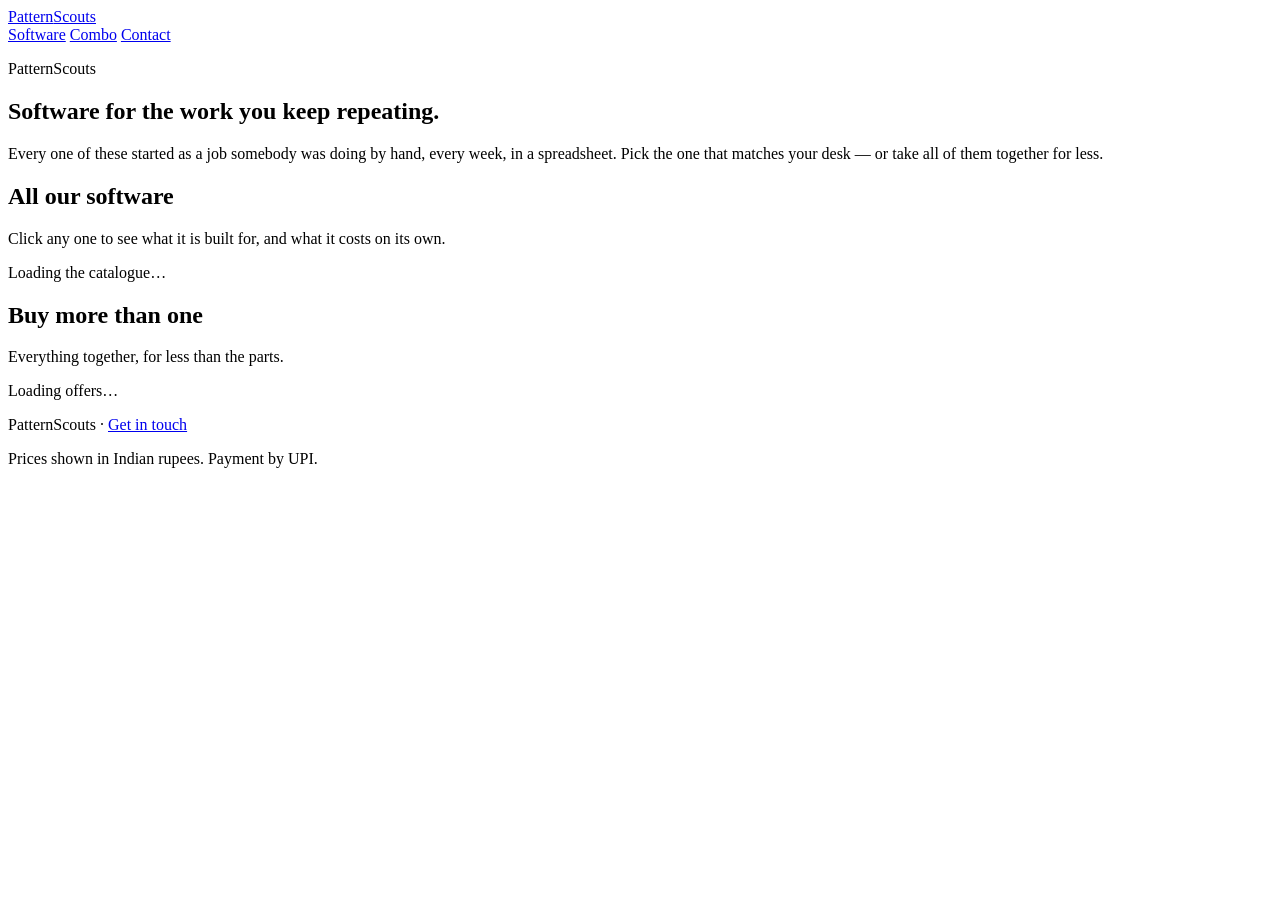
==== index.html @ a4d6b9c4 "Add files via upload" ====
<!doctype html>
<html lang="en">
<head>
<meta charset="utf-8">
<meta name="viewport" content="width=device-width, initial-scale=1">
<title>PatternScouts — software for the work you keep repeating</title>
<meta name="description" content="PatternScouts builds desktop software for the repetitive parts of working with data. Crow Data Analytics, Eagle BI Presentation, and more to come.">

<link rel="preconnect" href="https://fonts.googleapis.com">
<link rel="preconnect" href="https://fonts.gstatic.com" crossorigin>
<link href="https://fonts.googleapis.com/css2?family=Space+Grotesk:wght@400;500;600;700&family=IBM+Plex+Mono:wght@400;500&family=IBM+Plex+Sans:wght@300;400;500;600&display=swap" rel="stylesheet">
<link rel="stylesheet" href="css/site.css">
</head>
<body>

<header class="top">
  <div class="wrap">
    <a class="brand" href="index.html">Pattern<span>Scouts</span></a>
    <nav>
      <a href="#software">Software</a>
      <a href="#combo">Combo</a>
      <a href="#contact">Contact</a>
    </nav>
  </div>
</header>

<main>
  <section class="hero">
    <div class="wrap">
      <p class="eyebrow">PatternScouts</p>
      <h1>Software for the work you keep repeating.</h1>
      <p class="lede">
        Every one of these started as a job somebody was doing by hand, every week,
        in a spreadsheet. Pick the one that matches your desk — or take all of them
        together for less.
      </p>
    </div>
  </section>

  <section class="section" id="software">
    <div class="wrap">
      <h2>All our software</h2>
      <p class="sub">Click any one to see what it is built for, and what it costs on its own.</p>
      <div class="grid" id="products">
        <div class="state">Loading the catalogue…</div>
      </div>
    </div>
  </section>

  <section class="section" id="combo">
    <div class="wrap">
      <h2>Buy more than one</h2>
      <p class="sub">Everything together, for less than the parts.</p>
      <div id="bundles">
        <div class="state">Loading offers…</div>
      </div>
    </div>
  </section>
</main>

<footer class="foot" id="contact">
  <div class="wrap">
    <p>
      PatternScouts · <a id="support-link" href="#">Get in touch</a>
    </p>
    <p>Prices shown in Indian rupees. Payment by UPI.</p>
  </div>
</footer>

<script src="js/config.js"></script>
<script src="js/api.js"></script>
<script src="js/catalogue.js"></script>
</body>
</html>
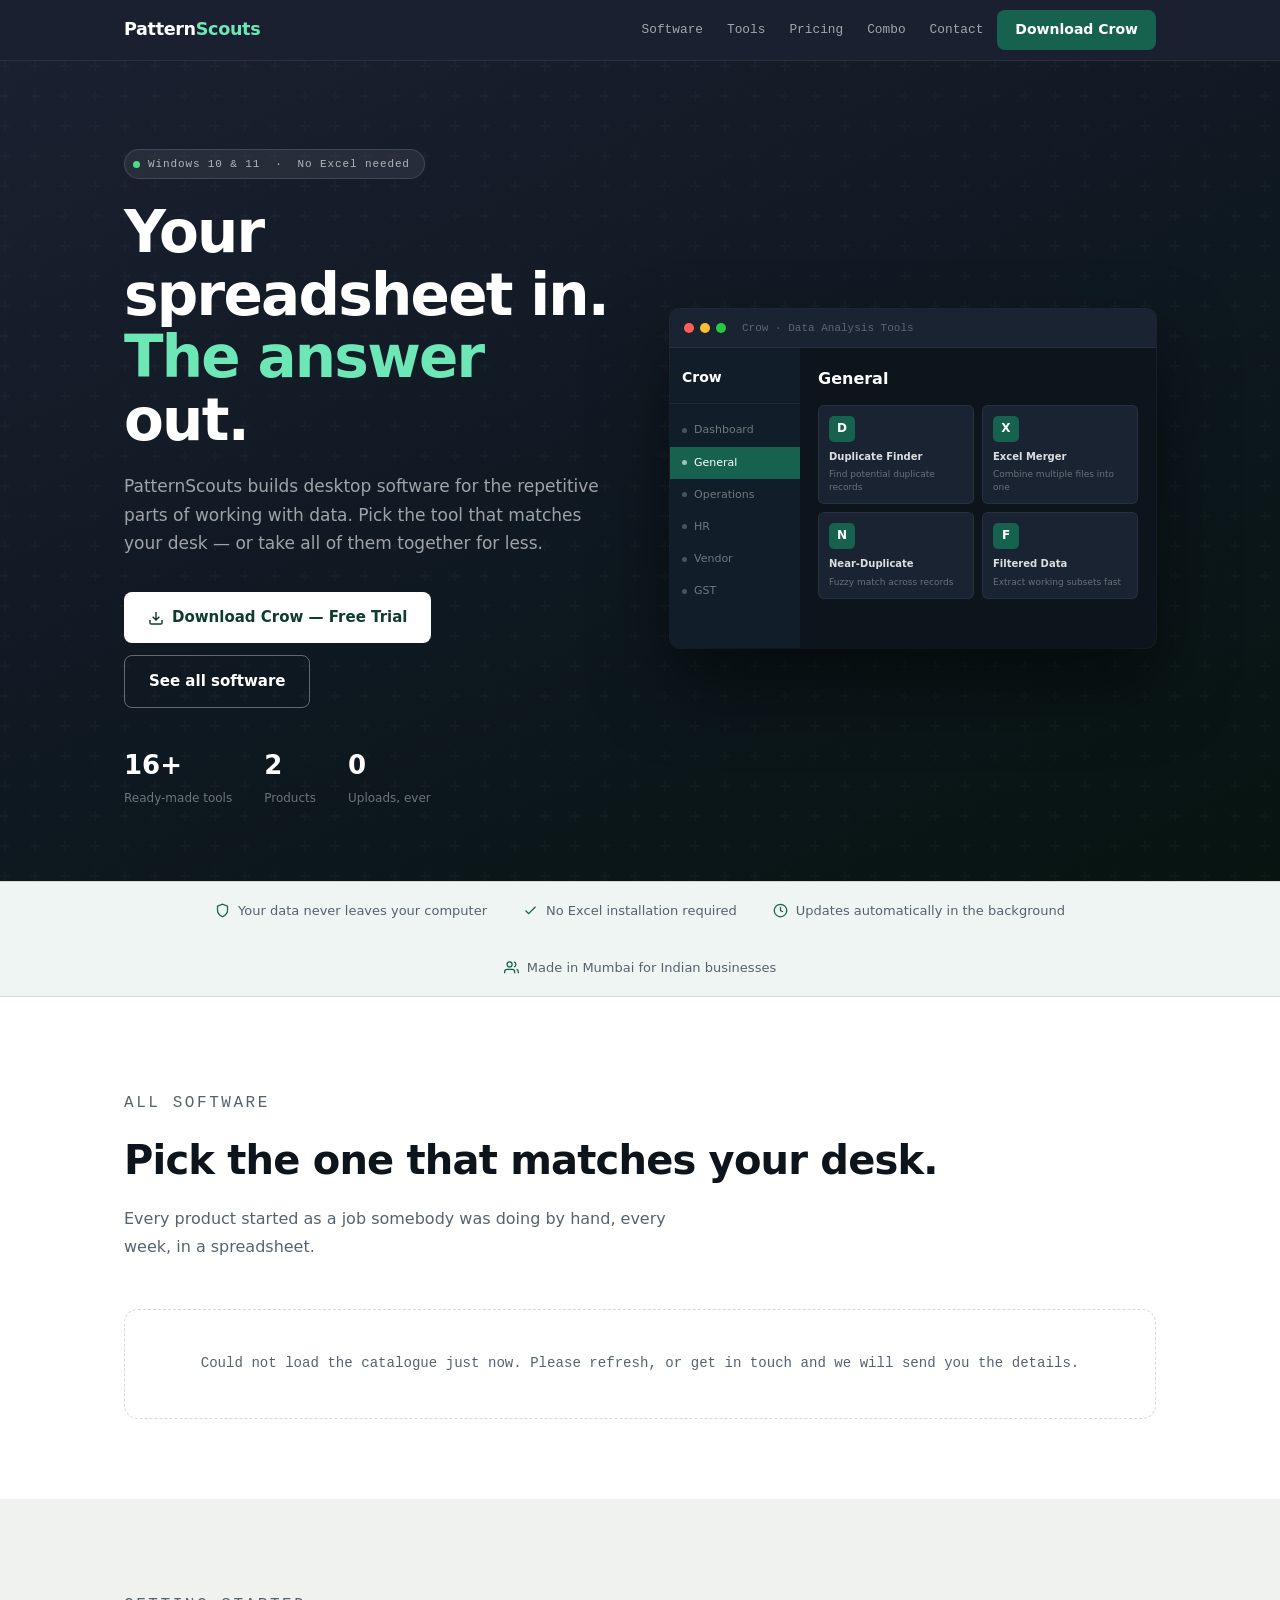
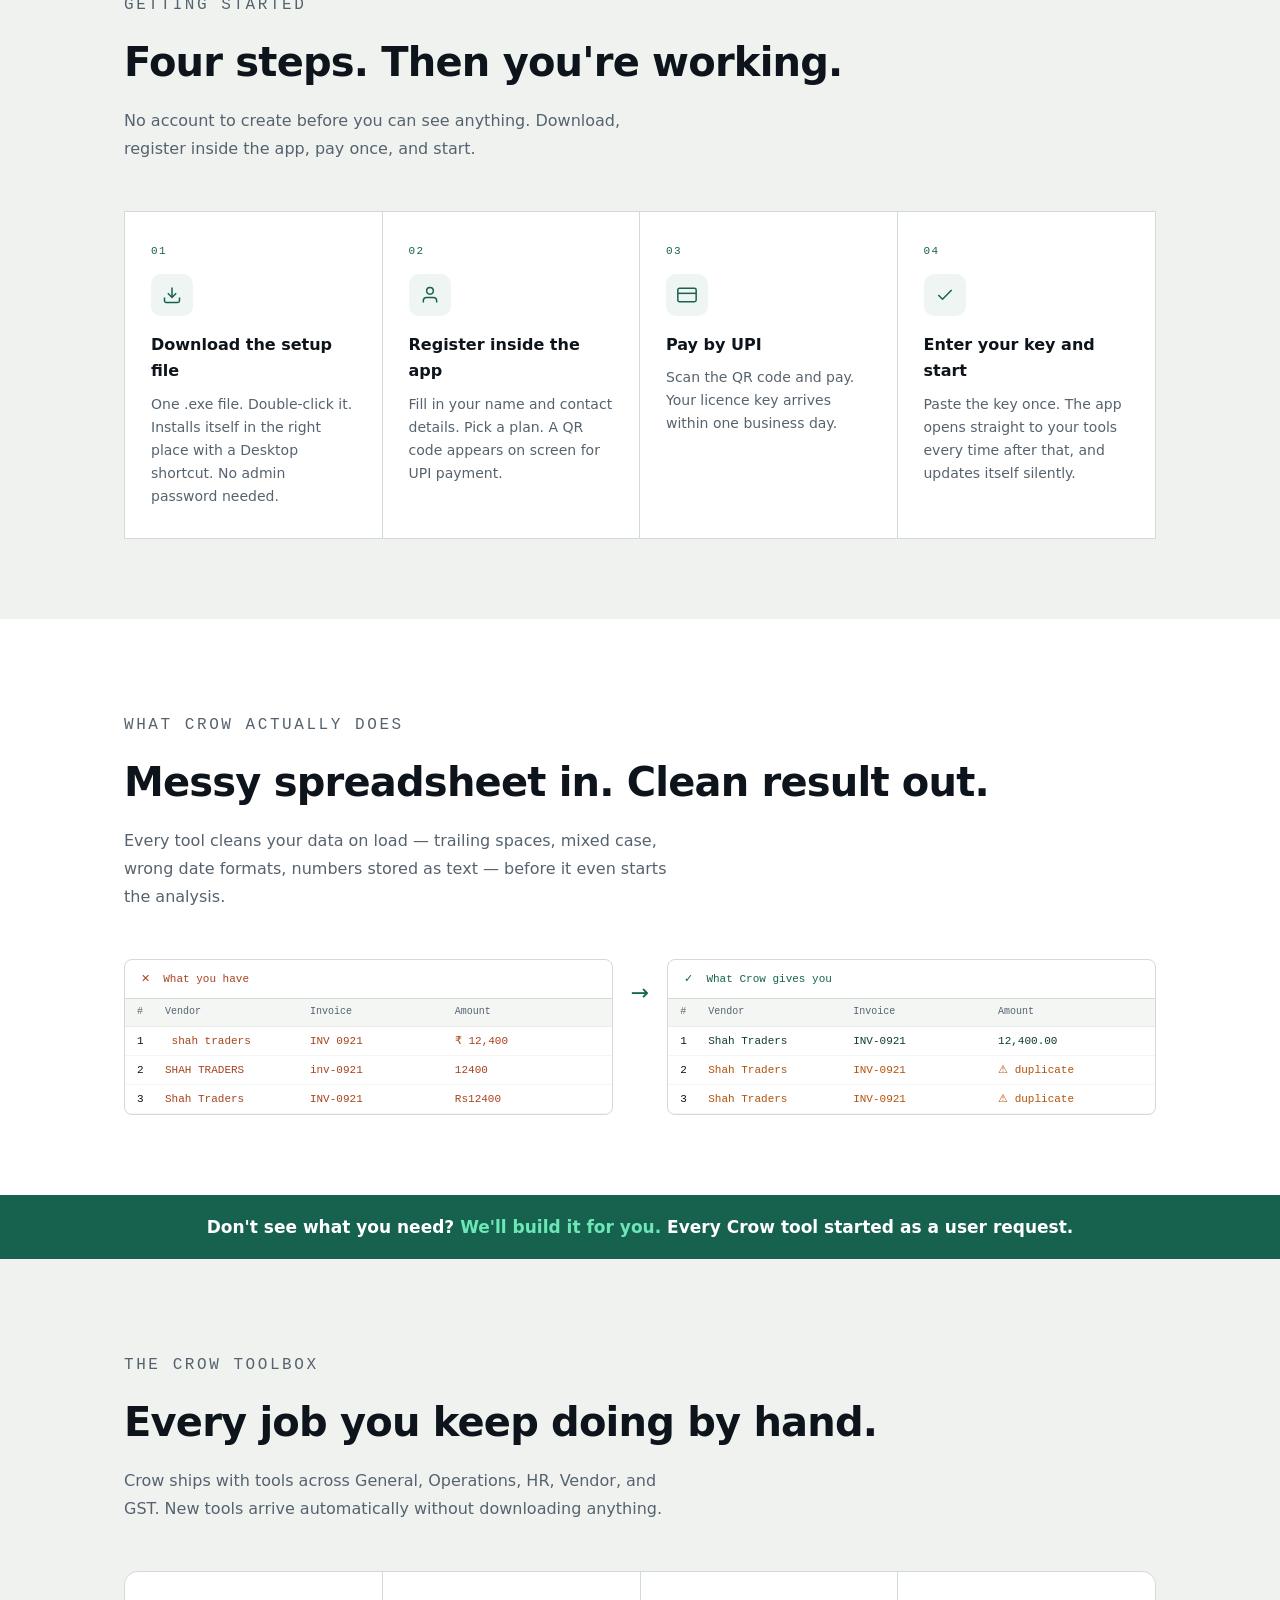
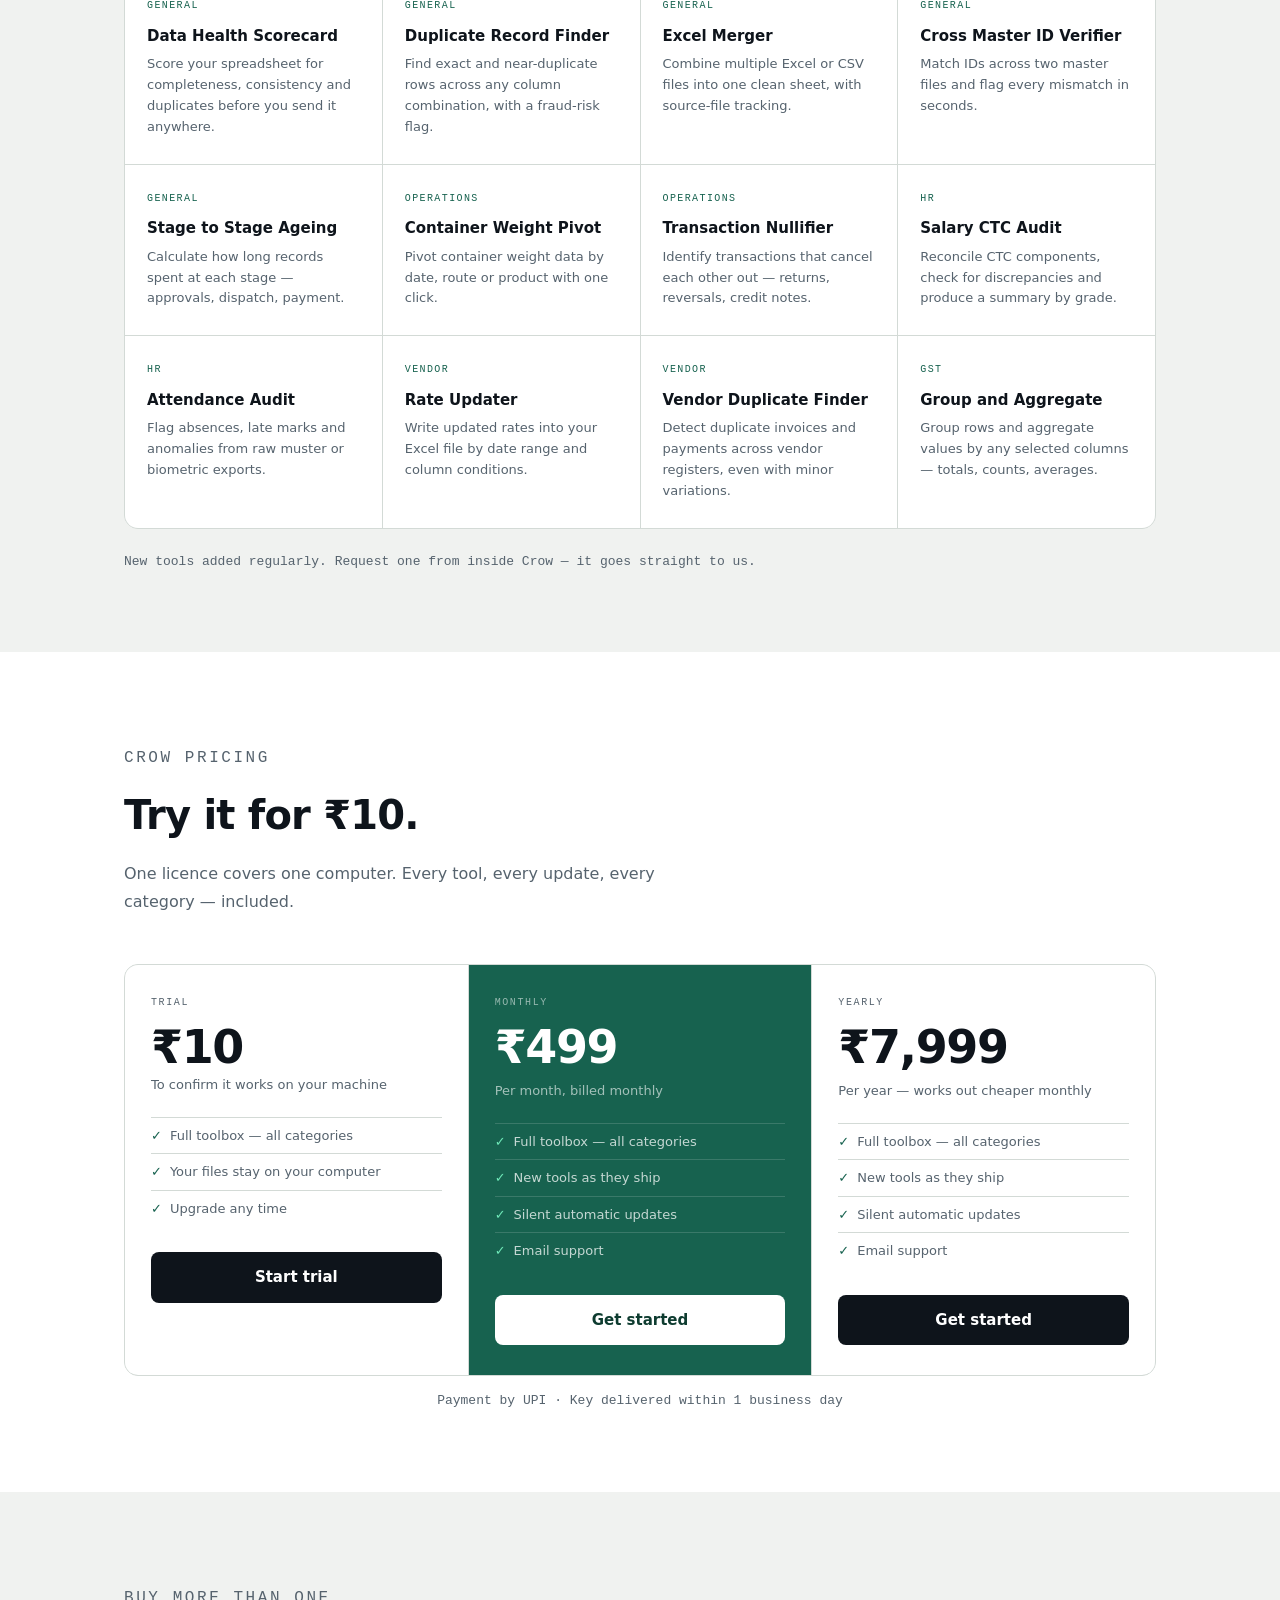
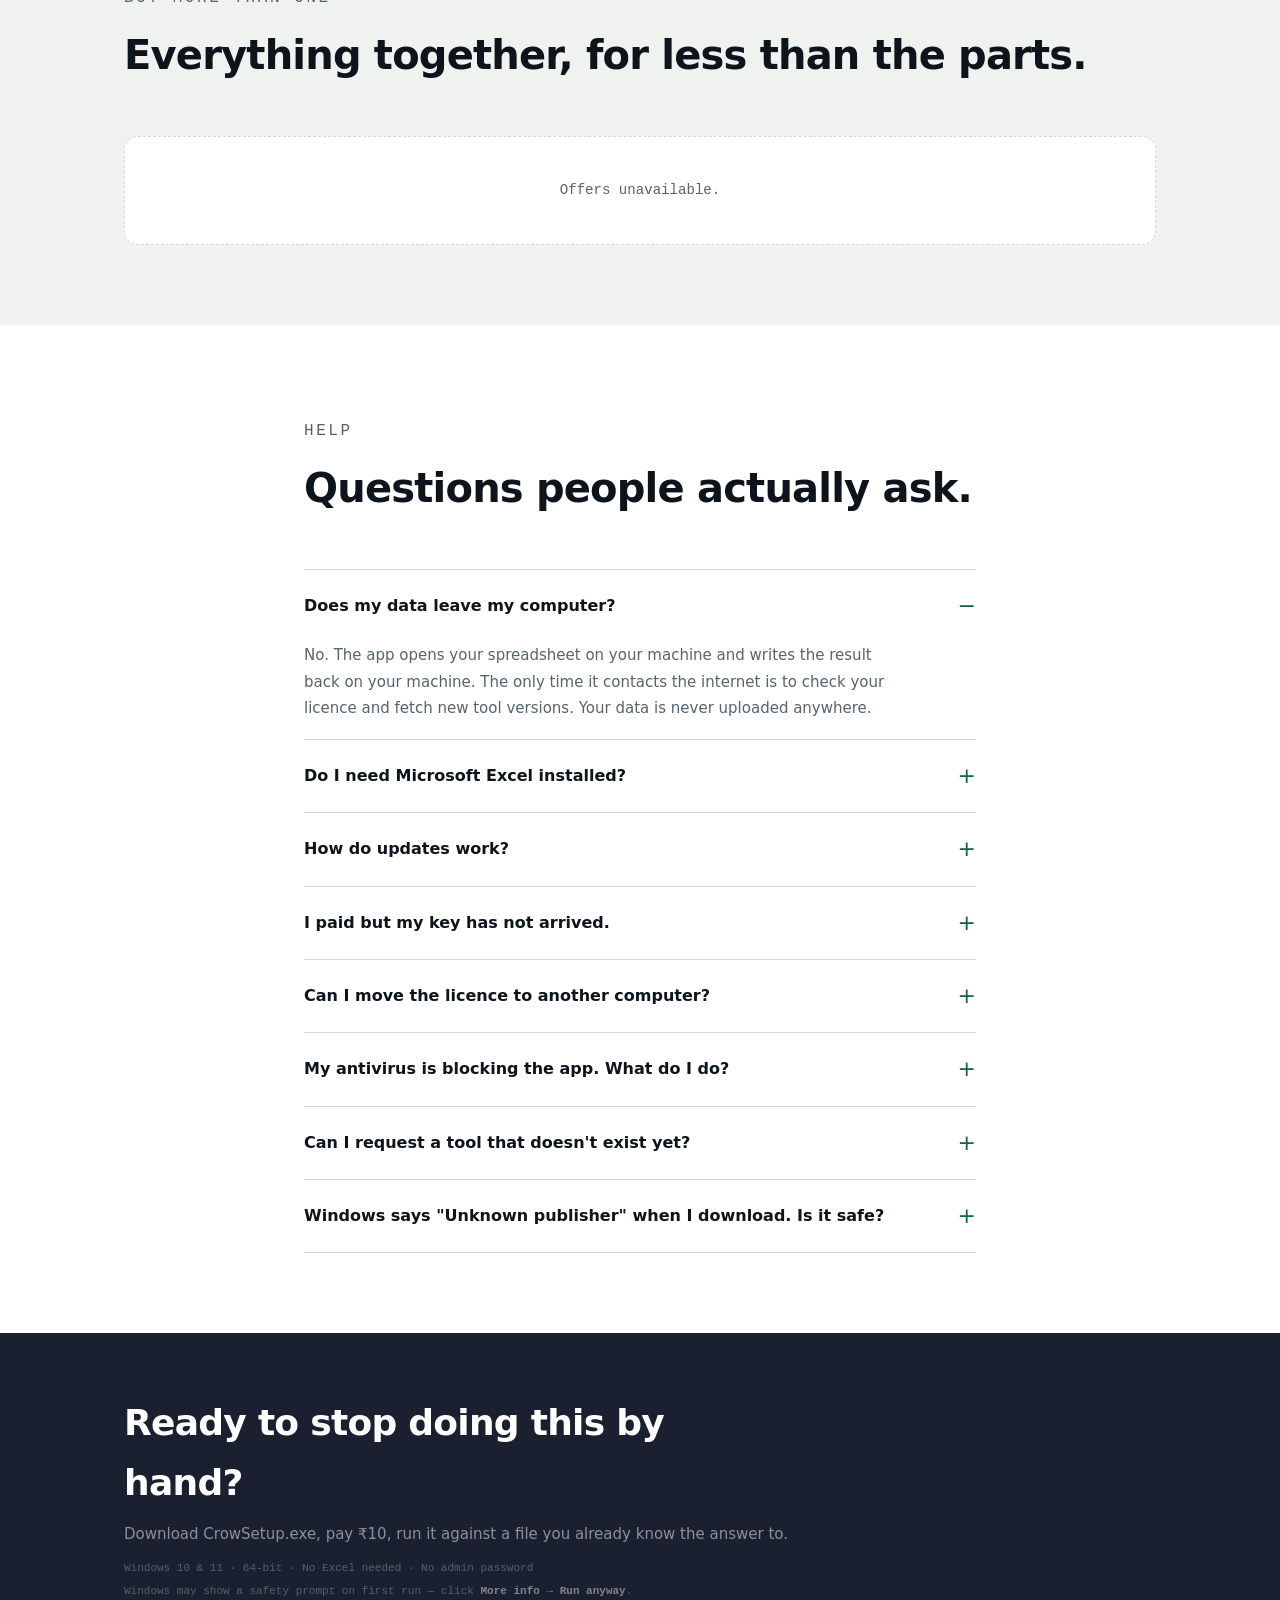
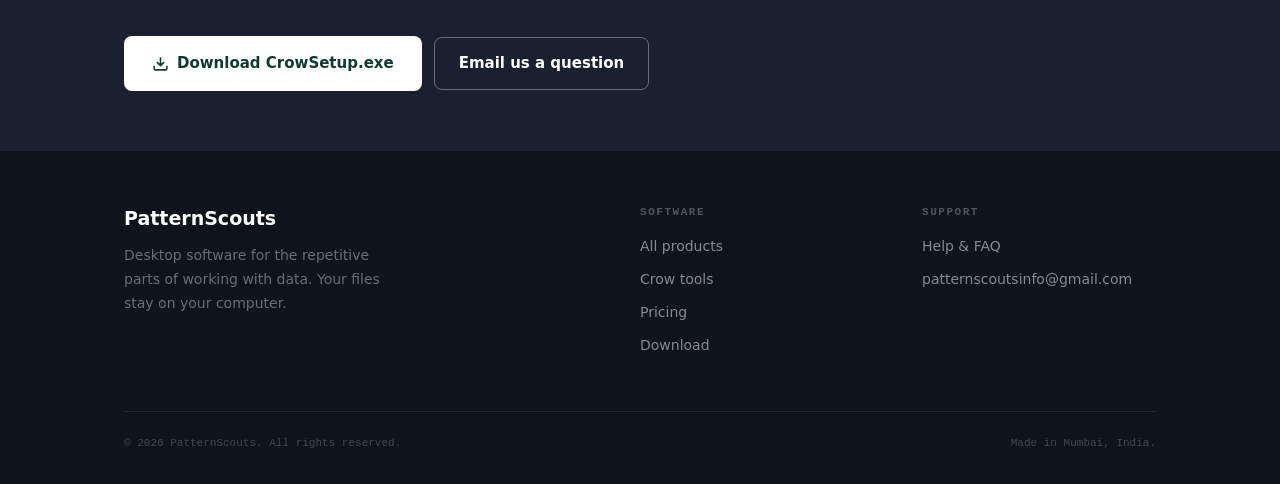
==== commit 6122e885: "Add files via upload" ====
--- a/index.html
+++ b/index.html
@@ -5,70 +5,704 @@
 <meta name="viewport" content="width=device-width, initial-scale=1">
 <title>PatternScouts — software for the work you keep repeating</title>
 <meta name="description" content="PatternScouts builds desktop software for the repetitive parts of working with data. Crow Data Analytics, Eagle BI Presentation, and more to come.">
-
 <link rel="preconnect" href="https://fonts.googleapis.com">
 <link rel="preconnect" href="https://fonts.gstatic.com" crossorigin>
 <link href="https://fonts.googleapis.com/css2?family=Space+Grotesk:wght@400;500;600;700&family=IBM+Plex+Mono:wght@400;500&family=IBM+Plex+Sans:wght@300;400;500;600&display=swap" rel="stylesheet">
-<link rel="stylesheet" href="css/site.css">
+<style>
+:root {
+  --green:      #17624F;
+  --green-dark: #0E3C30;
+  --green-mid:  #1E7A62;
+  --green-lo:   #D7E8E1;
+  --green-pale: #EEF5F2;
+  --ink:        #0E141B;
+  --ink-soft:   #56636E;
+  --paper:      #F0F2F0;
+  --card:       #FFFFFF;
+  --line:       #D3DAD6;
+  --rust:       #A8431E;
+  --nav-bg:     #1B2030;
+  --mono:    'IBM Plex Mono', ui-monospace, SFMono-Regular, Menlo, monospace;
+  --sans:    'IBM Plex Sans', system-ui, -apple-system, Segoe UI, sans-serif;
+  --display: 'Space Grotesk', system-ui, -apple-system, Segoe UI, sans-serif;
+  --radius: 14px;
+  --wrap: 1080px;
+}
+
+*, *::before, *::after { box-sizing: border-box; margin: 0; padding: 0; }
+html { scroll-behavior: smooth; }
+body { background: var(--paper); color: var(--ink); font-family: var(--sans); font-size: 16px; line-height: 1.65; -webkit-font-smoothing: antialiased; }
+img { max-width: 100%; display: block; }
+a { color: var(--green); }
+@media (prefers-reduced-motion: reduce) { *, html { animation: none !important; transition: none !important; scroll-behavior: auto !important; } }
+
+.wrap        { max-width: var(--wrap); margin: 0 auto; padding: 0 24px; }
+.wrap--narrow{ max-width: 720px;       margin: 0 auto; padding: 0 24px; }
+
+/* ── NAV ── */
+.nav { position: sticky; top: 0; z-index: 100; background: var(--nav-bg); border-bottom: 1px solid rgba(255,255,255,.07); }
+.nav__inner { display: flex; align-items: center; height: 60px; gap: 14px; }
+.nav__brand { font-family: var(--display); font-weight: 700; font-size: 1.1rem; color: #fff; text-decoration: none; letter-spacing: -.02em; }
+.nav__brand span { color: #6EE7B7; }
+.nav__links { margin-left: auto; display: flex; gap: 24px; }
+.nav__links a { font-family: var(--mono); font-size: 0.8rem; color: rgba(255,255,255,.6); text-decoration: none; transition: color .15s; }
+.nav__links a:hover { color: #fff; }
+.nav__cta { font-family: var(--display); font-weight: 600; font-size: 14px; background: var(--green); color: #fff; padding: 8px 18px; border-radius: 8px; text-decoration: none; transition: background .15s; }
+.nav__cta:hover { background: var(--green-mid); }
+@media (max-width: 680px) { .nav__links { display: none; } }
+
+/* ── HERO ── */
+.hero { background: linear-gradient(155deg, #1B2030 0%, #0E1820 55%, #071410 100%); padding: 88px 0 72px; overflow: hidden; position: relative; }
+.hero::before { content:''; position:absolute; inset:0; background:url("data:image/svg+xml,%3Csvg width='60' height='60' viewBox='0 0 60 60' xmlns='http://www.w3.org/2000/svg'%3E%3Cg fill='%23ffffff' fill-opacity='0.018'%3E%3Cpath d='M36 34v-4h-2v4h-4v2h4v4h2v-4h4v-2h-4zm0-30V0h-2v4h-4v2h4v4h2V6h4V4h-4zM6 34v-4H4v4H0v2h4v4h2v-4h4v-2H6zM6 4V0H4v4H0v2h4v4h2V6h4V4H6z'/%3E%3C/g%3E%3C/svg%3E"); }
+.hero__inner { display: grid; grid-template-columns: 1fr 1fr; gap: 60px; align-items: center; position: relative; }
+.hero__tag { display: inline-flex; align-items: center; gap: 8px; background: rgba(255,255,255,.07); border: 1px solid rgba(255,255,255,.12); border-radius: 100px; padding: 5px 14px 5px 8px; margin-bottom: 22px; }
+.hero__tag-dot { width: 7px; height: 7px; background: #4ADE80; border-radius: 50%; animation: pulse 2s infinite; }
+@keyframes pulse { 0%,100%{opacity:1;transform:scale(1)} 50%{opacity:.5;transform:scale(.8)} }
+.hero__tag span { font-family: var(--mono); font-size: 11px; color: rgba(255,255,255,.65); letter-spacing: .08em; }
+.hero h1 { font-family: var(--display); font-size: clamp(34px, 5vw, 58px); font-weight: 700; color: #fff; line-height: 1.08; letter-spacing: -.03em; margin-bottom: 20px; }
+.hero h1 em { font-style: normal; color: #6EE7B7; }
+.hero__sub { font-size: 17px; color: rgba(255,255,255,.6); max-width: 48ch; margin-bottom: 34px; line-height: 1.7; }
+.hero__actions { display: flex; gap: 12px; flex-wrap: wrap; align-items: center; margin-bottom: 36px; }
+.btn { display: inline-flex; align-items: center; gap: 8px; font-family: var(--display); font-weight: 600; font-size: 15px; padding: 13px 24px; text-decoration: none; border-radius: 8px; transition: background .15s, transform .1s; cursor: pointer; border: none; }
+.btn:active { transform: translateY(1px); }
+.btn--primary { background: #fff; color: var(--green-dark); }
+.btn--primary:hover { background: var(--green-lo); }
+.btn--green { background: var(--green); color: #fff; }
+.btn--green:hover { background: var(--green-mid); }
+.btn--ghost { background: transparent; color: #fff; border: 1.5px solid rgba(255,255,255,.35); }
+.btn--ghost:hover { background: rgba(255,255,255,.07); }
+.btn--ink { background: var(--ink); color: #fff; }
+.btn--ink:hover { background: #1e2835; }
+.hero__stats { display: flex; gap: 32px; flex-wrap: wrap; }
+.hero__stat-num { font-family: var(--display); font-size: 26px; font-weight: 700; color: #fff; }
+.hero__stat-label { font-size: 12px; color: rgba(255,255,255,.4); margin-top: 2px; }
+
+/* app mockup */
+.hero__screen { background: var(--ink); border-radius: 10px; overflow: hidden; box-shadow: 0 36px 72px rgba(0,0,0,.5), 0 0 0 1px rgba(255,255,255,.07); }
+.hero__screen-bar { background: #1a2332; padding: 10px 14px; display: flex; align-items: center; gap: 8px; border-bottom: 1px solid rgba(255,255,255,.06); }
+.hero__screen-dots { display: flex; gap: 6px; }
+.hero__screen-dots span { width: 10px; height: 10px; border-radius: 50%; }
+.hero__screen-dots span:nth-child(1){background:#FF5F57}
+.hero__screen-dots span:nth-child(2){background:#FEBC2E}
+.hero__screen-dots span:nth-child(3){background:#28C840}
+.hero__screen-title { font-family: var(--mono); font-size: 11px; color: rgba(255,255,255,.3); margin-left: 8px; }
+.hero__screen-body { display: flex; min-height: 300px; }
+.hero__sidebar { width: 130px; background: #111d28; padding: 14px 0; flex: none; }
+.hero__sidebar-logo { padding: 4px 12px 14px; border-bottom: 1px solid rgba(255,255,255,.06); margin-bottom: 10px; font-family: var(--display); font-size: 14px; font-weight: 700; color: #fff; }
+.hero__sidebar-item { padding: 7px 12px; font-size: 11px; color: rgba(255,255,255,.4); display: flex; align-items: center; gap: 7px; }
+.hero__sidebar-item.active { background: var(--green); color: #fff; }
+.hero__sidebar-item span { width: 5px; height: 5px; border-radius: 50%; background: currentColor; opacity: .6; flex: none; }
+.hero__content { flex: 1; padding: 18px; }
+.hero__content-head { font-family: var(--display); font-size: 16px; font-weight: 700; color: #fff; margin-bottom: 12px; }
+.mock-cards { display: grid; grid-template-columns: 1fr 1fr; gap: 8px; }
+.mock-card { background: #1a2332; border-radius: 6px; padding: 10px; border: 1px solid rgba(255,255,255,.06); }
+.mock-card-letter { width: 26px; height: 26px; background: var(--green); border-radius: 5px; display: flex; align-items: center; justify-content: center; font-family: var(--display); font-size: 12px; font-weight: 700; color: #fff; margin-bottom: 7px; }
+.mock-card-name { font-size: 10px; font-weight: 600; color: rgba(255,255,255,.85); margin-bottom: 3px; }
+.mock-card-desc { font-size: 9px; color: rgba(255,255,255,.35); line-height: 1.4; }
+
+@media (max-width: 860px) { .hero__inner { grid-template-columns: 1fr; } .hero__screen { display: none; } }
+
+/* ── TRUST BAR ── */
+.trust { background: var(--green-pale); border-top: 1px solid var(--line); border-bottom: 1px solid var(--line); padding: 18px 0; }
+.trust__inner { display: flex; gap: 36px; align-items: center; flex-wrap: wrap; justify-content: center; }
+.trust__item { display: flex; align-items: center; gap: 8px; font-size: 13px; color: var(--ink-soft); }
+.trust__item svg { width: 15px; height: 15px; stroke: var(--green); fill: none; stroke-width: 2; flex: none; }
+
+/* ── SECTION BASE ── */
+.section { padding: 80px 0; }
+.section--alt { background: var(--card); }
+.section--dark { background: var(--ink); }
+.section__head { margin-bottom: 48px; }
+.eyebrow { font-family: var(--mono); font-size: 11px; letter-spacing: .16em; text-transform: uppercase; color: var(--green-mid); }
+.eyebrow--light { color: rgba(255,255,255,.45); }
+.section__head h2 { font-family: var(--display); font-size: clamp(26px, 4vw, 40px); font-weight: 700; letter-spacing: -.02em; margin-top: 10px; }
+.section__head p  { font-size: 16px; color: var(--ink-soft); max-width: 54ch; margin-top: 12px; line-height: 1.75; }
+
+/* ── OUR SOFTWARE ── */
+.grid { display: grid; gap: 18px; grid-template-columns: repeat(auto-fit, minmax(300px, 1fr)); }
+.card { background: var(--card); border: 1px solid var(--line); border-radius: var(--radius); padding: 26px; display: flex; flex-direction: column; border-top: 4px solid var(--accent, var(--green)); transition: box-shadow .16s, transform .16s; }
+.card:hover { box-shadow: 0 10px 28px rgba(14,20,27,.09); transform: translateY(-2px); }
+.card .icon { font-size: 2rem; line-height: 1; margin-bottom: 14px; }
+.card h3 { font-family: var(--display); font-size: 1.2rem; letter-spacing: -.02em; margin: 0 0 5px; }
+.card .tagline { color: var(--accent, var(--green)); font-weight: 500; margin: 0 0 10px; font-size: 0.94rem; }
+.card .one-liner { color: var(--ink-soft); margin: 0 0 20px; flex: 1; font-size: 0.95rem; }
+.badge { display: inline-block; font-family: var(--mono); font-size: 0.67rem; letter-spacing: .1em; text-transform: uppercase; padding: 4px 9px; border-radius: 999px; vertical-align: middle; }
+.badge-soon { background: #FEF3C7; color: #92400E; border: 1px solid #FEBC2E; }
+.btn-card-ghost { display: inline-block; font-family: var(--mono); font-size: 0.82rem; padding: 10px 16px; border-radius: 8px; border: 1px solid var(--line); color: var(--ink); text-decoration: none; text-align: center; transition: background .15s; }
+.btn-card-ghost:hover { background: var(--green-pale); }
+.btn-card-primary { display: inline-block; font-family: var(--mono); font-size: 0.82rem; padding: 10px 16px; border-radius: 8px; background: var(--accent, var(--green)); color: #fff; text-decoration: none; text-align: center; transition: filter .15s; }
+.btn-card-primary:hover { filter: brightness(1.1); }
+.state { padding: 42px 24px; text-align: center; color: var(--ink-soft); font-family: var(--mono); font-size: 0.88rem; background: var(--card); border: 1px dashed var(--line); border-radius: var(--radius); }
+
+/* ── STEPS ── */
+.steps { display: grid; grid-template-columns: repeat(auto-fit, minmax(210px, 1fr)); gap: 0; border: 1px solid var(--line); }
+.step { padding: 30px 26px; border-right: 1px solid var(--line); background: var(--card); }
+.step:last-child { border-right: none; }
+.step__num { font-family: var(--mono); font-size: 11px; color: var(--green); letter-spacing: .12em; margin-bottom: 14px; }
+.step__icon { width: 42px; height: 42px; background: var(--green-pale); border-radius: 10px; display: flex; align-items: center; justify-content: center; margin-bottom: 16px; }
+.step__icon svg { width: 20px; height: 20px; stroke: var(--green); fill: none; stroke-width: 1.8; }
+.step h3 { font-family: var(--display); font-size: 16px; margin-bottom: 8px; }
+.step p { font-size: 14px; color: var(--ink-soft); line-height: 1.65; }
+@media (max-width: 720px) { .steps { grid-template-columns: 1fr; } .step { border-right: none; border-bottom: 1px solid var(--line); } .step:last-child { border-bottom: none; } }
+
+/* ── BEFORE / AFTER ── */
+.ba { display: grid; grid-template-columns: 1fr auto 1fr; gap: 18px; align-items: start; }
+.ba__panel { border: 1px solid var(--line); background: var(--card); border-radius: 8px; overflow: hidden; }
+.ba__panel-head { padding: 10px 16px; border-bottom: 1px solid var(--line); font-family: var(--mono); font-size: 11px; display: flex; align-items: center; gap: 8px; }
+.ba__panel-head--bad  { color: var(--rust); }
+.ba__panel-head--good { color: var(--green); }
+.ba__row { display: grid; grid-template-columns: 28px 1fr 1fr 1fr; font-family: var(--mono); font-size: 11px; padding: 5px 12px; border-bottom: 1px solid rgba(0,0,0,.04); }
+.ba__row.header { background: #F4F6F4; color: var(--ink-soft); font-size: 10px; }
+.ba__row .bad  { color: var(--rust); }
+.ba__row .good { color: var(--green-dark); font-weight: 500; }
+.ba__row .flag { color: #B45309; }
+.ba__arrow { display: flex; align-items: center; justify-content: center; color: var(--green); font-size: 22px; padding: 16px 0; }
+@media (max-width: 680px) { .ba { grid-template-columns: 1fr; } .ba__arrow { display: none; } }
+
+/* ── USP BAR ── */
+.usp-bar { background: var(--green); padding: 18px 0; }
+.usp-bar__inner { display: flex; align-items: center; justify-content: center; gap: 10px; flex-wrap: wrap; }
+.usp-bar__text { font-family: var(--display); font-size: 17px; font-weight: 600; color: #fff; text-align: center; }
+.usp-bar__text em { font-style: normal; color: #6EE7B7; }
+
+/* ── TOOLS ── */
+.tools-grid { display: grid; grid-template-columns: repeat(auto-fit, minmax(250px, 1fr)); gap: 1px; background: var(--line); border: 1px solid var(--line); border-radius: var(--radius); overflow: hidden; }
+.tool-card { background: var(--card); padding: 26px 22px; transition: background .15s; }
+.tool-card:hover { background: var(--green-pale); }
+.tool-card__cat { font-family: var(--mono); font-size: 10px; color: var(--green); letter-spacing: .14em; text-transform: uppercase; margin-bottom: 9px; }
+.tool-card h3 { font-family: var(--display); font-size: 15px; margin-bottom: 6px; }
+.tool-card p { font-size: 13px; color: var(--ink-soft); line-height: 1.6; }
+
+/* ── PRICING ── */
+.pricing-grid { display: grid; grid-template-columns: repeat(3, 1fr); gap: 1px; background: var(--line); border: 1px solid var(--line); border-radius: var(--radius); overflow: hidden; }
+.plan { background: var(--card); padding: 30px 26px; }
+.plan--featured { background: var(--green); color: #fff; }
+.plan__label { font-family: var(--mono); font-size: 10px; letter-spacing: .16em; text-transform: uppercase; color: var(--ink-soft); margin-bottom: 12px; }
+.plan--featured .plan__label { color: rgba(255,255,255,.55); }
+.plan__price { font-family: var(--display); font-size: 46px; font-weight: 700; line-height: 1; margin-bottom: 4px; letter-spacing: -.03em; }
+.plan--featured .plan__price { color: #fff; }
+.plan__strike { font-size: 13px; color: var(--ink-soft); margin-bottom: 6px; display: flex; align-items: center; gap: 8px; flex-wrap: wrap; }
+.plan--featured .plan__strike { color: rgba(255,255,255,.5); }
+.plan__strike-was  { text-decoration: line-through; opacity: .6; }
+.plan__strike-save { font-family: var(--mono); font-size: 10px; background: #FEF3C7; color: #92400E; padding: 2px 7px; border-radius: 100px; font-weight: 600; }
+.plan--featured .plan__strike-save { background: rgba(255,255,255,.15); color: rgba(255,255,255,.9); }
+.plan__period { font-size: 13px; color: var(--ink-soft); margin-bottom: 22px; }
+.plan--featured .plan__period { color: rgba(255,255,255,.6); }
+.plan ul { list-style: none; margin-bottom: 26px; }
+.plan li { padding: 7px 0; border-top: 1px solid var(--line); font-size: 13px; display: flex; align-items: center; gap: 8px; color: var(--ink-soft); }
+.plan--featured li { border-color: rgba(255,255,255,.15); color: rgba(255,255,255,.75); }
+.plan li::before { content: '✓'; color: var(--green); font-weight: 700; flex: none; }
+.plan--featured li::before { color: #6EE7B7; }
+.plan .btn { width: 100%; justify-content: center; }
+.price-val.loading { opacity: .35; }
+@media (max-width: 640px) { .pricing-grid { grid-template-columns: 1fr; } }
+
+/* ── FAQ ── */
+.faq-list { border-top: 1px solid var(--line); }
+details { border-bottom: 1px solid var(--line); }
+summary { padding: 18px 0; cursor: pointer; font-family: var(--display); font-size: 16px; font-weight: 600; list-style: none; display: flex; justify-content: space-between; align-items: center; gap: 16px; }
+summary::-webkit-details-marker { display: none; }
+summary::after { content: '+'; font-size: 22px; color: var(--green); font-weight: 400; flex: none; }
+details[open] summary::after { content: '−'; }
+details p { padding: 0 0 18px; color: var(--ink-soft); font-size: 15px; line-height: 1.75; max-width: 62ch; }
+
+/* ── COMBO ── */
+.combo { background: var(--green-dark); color: #fff; border-radius: var(--radius); padding: 32px; display: grid; gap: 24px; grid-template-columns: 1fr auto; align-items: center; }
+.combo h3 { font-family: var(--display); font-size: 1.4rem; letter-spacing: -.02em; margin: 0 0 8px; color: #fff; }
+.combo p { color: var(--green-lo); margin: 0 0 14px; max-width: 52ch; }
+.combo ul { list-style: none; padding: 0; margin: 0; display: flex; gap: 8px; flex-wrap: wrap; }
+.combo li { font-family: var(--mono); font-size: 0.75rem; background: rgba(255,255,255,.1); border: 1px solid rgba(255,255,255,.18); padding: 5px 10px; border-radius: 999px; }
+.combo-price { text-align: right; }
+.combo-price .price { color: #6EE7B7; font-family: var(--display); font-size: 2.2rem; font-weight: 700; display: block; }
+.combo-price .strike { color: rgba(255,255,255,.5); text-decoration: line-through; font-size: 1rem; display: block; margin-bottom: 4px; }
+.combo-price .saving { font-family: var(--mono); font-size: 0.78rem; color: #4ADE80; display: block; margin-bottom: 12px; }
+@media (max-width: 680px) { .combo { grid-template-columns: 1fr; } .combo-price { text-align: left; } }
+
+/* ── DOWNLOAD BAR ── */
+.download-bar { background: var(--nav-bg); padding: 60px 0; }
+.download-bar__inner { display: flex; align-items: center; justify-content: space-between; gap: 36px; flex-wrap: wrap; }
+.download-bar h2 { font-family: var(--display); font-size: clamp(22px, 3.5vw, 36px); color: #fff; font-weight: 700; letter-spacing: -.02em; max-width: 22ch; margin-bottom: 10px; }
+.download-bar p { color: rgba(255,255,255,.5); font-size: 15px; }
+.download-bar__note { font-family: var(--mono); font-size: 11px; color: rgba(255,255,255,.28); margin-top: 8px; }
+.download-bar__actions { display: flex; gap: 12px; flex-wrap: wrap; align-items: center; flex: none; }
+
+/* ── FOOTER ── */
+.foot { background: var(--ink); padding: 52px 0 32px; }
+.foot__top { display: grid; grid-template-columns: 2fr 1fr 1fr; gap: 48px; margin-bottom: 44px; }
+.foot__brand-name { font-family: var(--display); font-size: 19px; font-weight: 700; color: #fff; margin-bottom: 10px; }
+.foot__brand-desc { font-size: 14px; color: rgba(255,255,255,.38); line-height: 1.7; max-width: 30ch; }
+.foot__col h4 { font-family: var(--mono); font-size: 11px; letter-spacing: .14em; text-transform: uppercase; color: rgba(255,255,255,.28); margin-bottom: 14px; }
+.foot__col a { display: block; font-size: 14px; color: rgba(255,255,255,.5); text-decoration: none; margin-bottom: 10px; transition: color .15s; }
+.foot__col a:hover { color: #fff; }
+.foot__bottom { border-top: 1px solid rgba(255,255,255,.08); padding-top: 22px; display: flex; justify-content: space-between; align-items: center; gap: 12px; flex-wrap: wrap; }
+.foot__copy { font-family: var(--mono); font-size: 11px; color: rgba(255,255,255,.22); }
+@media (max-width: 640px) { .foot__top { grid-template-columns: 1fr; gap: 28px; } }
+</style>
 </head>
 <body>
 
-<header class="top">
-  <div class="wrap">
-    <a class="brand" href="index.html">Pattern<span>Scouts</span></a>
-    <nav>
+<!-- NAV -->
+<nav class="nav">
+  <div class="wrap nav__inner">
+    <a class="nav__brand" href="index.html">Pattern<span>Scouts</span></a>
+    <div class="nav__links">
       <a href="#software">Software</a>
+      <a href="#tools">Tools</a>
+      <a href="#pricing">Pricing</a>
       <a href="#combo">Combo</a>
       <a href="#contact">Contact</a>
-    </nav>
-  </div>
-</header>
-
-<main>
-  <section class="hero">
-    <div class="wrap">
-      <p class="eyebrow">PatternScouts</p>
-      <h1>Software for the work you keep repeating.</h1>
-      <p class="lede">
-        Every one of these started as a job somebody was doing by hand, every week,
-        in a spreadsheet. Pick the one that matches your desk — or take all of them
-        together for less.
-      </p>
-    </div>
-  </section>
-
-  <section class="section" id="software">
-    <div class="wrap">
-      <h2>All our software</h2>
-      <p class="sub">Click any one to see what it is built for, and what it costs on its own.</p>
-      <div class="grid" id="products">
-        <div class="state">Loading the catalogue…</div>
-      </div>
-    </div>
-  </section>
-
-  <section class="section" id="combo">
-    <div class="wrap">
-      <h2>Buy more than one</h2>
-      <p class="sub">Everything together, for less than the parts.</p>
-      <div id="bundles">
-        <div class="state">Loading offers…</div>
-      </div>
-    </div>
-  </section>
-</main>
-
+    </div>
+    <a class="nav__cta" href="#download" id="nav-download">Download Crow</a>
+  </div>
+</nav>
+
+<!-- HERO -->
+<section class="hero">
+  <div class="wrap">
+    <div class="hero__inner">
+      <div>
+        <div class="hero__tag">
+          <span class="hero__tag-dot"></span>
+          <span>Windows 10 &amp; 11 &nbsp;·&nbsp; No Excel needed</span>
+        </div>
+        <h1>Your spreadsheet in.<br><em>The answer</em> out.</h1>
+        <p class="hero__sub">PatternScouts builds desktop software for the repetitive parts of working with data. Pick the tool that matches your desk — or take all of them together for less.</p>
+        <div class="hero__actions">
+          <a href="#download" class="btn btn--primary" id="hero-download-btn">
+            <svg width="16" height="16" viewBox="0 0 24 24" fill="none" stroke="currentColor" stroke-width="2.2"><path d="M21 15v4a2 2 0 01-2 2H5a2 2 0 01-2-2v-4M7 10l5 5 5-5M12 15V3"/></svg>
+            Download Crow — Free Trial
+          </a>
+          <a href="#software" class="btn btn--ghost">See all software</a>
+        </div>
+        <div class="hero__stats">
+          <div>
+            <div class="hero__stat-num" id="stat-tools">16+</div>
+            <div class="hero__stat-label">Ready-made tools</div>
+          </div>
+          <div>
+            <div class="hero__stat-num">2</div>
+            <div class="hero__stat-label">Products</div>
+          </div>
+          <div>
+            <div class="hero__stat-num">0</div>
+            <div class="hero__stat-label">Uploads, ever</div>
+          </div>
+        </div>
+      </div>
+
+      <!-- App mockup -->
+      <div class="hero__screen">
+        <div class="hero__screen-bar">
+          <div class="hero__screen-dots"><span></span><span></span><span></span></div>
+          <span class="hero__screen-title">Crow · Data Analysis Tools</span>
+        </div>
+        <div class="hero__screen-body">
+          <div class="hero__sidebar">
+            <div class="hero__sidebar-logo">Crow</div>
+            <div class="hero__sidebar-item"><span></span>Dashboard</div>
+            <div class="hero__sidebar-item active"><span></span>General</div>
+            <div class="hero__sidebar-item"><span></span>Operations</div>
+            <div class="hero__sidebar-item"><span></span>HR</div>
+            <div class="hero__sidebar-item"><span></span>Vendor</div>
+            <div class="hero__sidebar-item"><span></span>GST</div>
+          </div>
+          <div class="hero__content">
+            <div class="hero__content-head">General</div>
+            <div class="mock-cards">
+              <div class="mock-card">
+                <div class="mock-card-letter">D</div>
+                <div class="mock-card-name">Duplicate Finder</div>
+                <div class="mock-card-desc">Find potential duplicate records</div>
+              </div>
+              <div class="mock-card">
+                <div class="mock-card-letter">X</div>
+                <div class="mock-card-name">Excel Merger</div>
+                <div class="mock-card-desc">Combine multiple files into one</div>
+              </div>
+              <div class="mock-card">
+                <div class="mock-card-letter">N</div>
+                <div class="mock-card-name">Near-Duplicate</div>
+                <div class="mock-card-desc">Fuzzy match across records</div>
+              </div>
+              <div class="mock-card">
+                <div class="mock-card-letter">F</div>
+                <div class="mock-card-name">Filtered Data</div>
+                <div class="mock-card-desc">Extract working subsets fast</div>
+              </div>
+            </div>
+          </div>
+        </div>
+      </div>
+    </div>
+  </div>
+</section>
+
+<!-- TRUST BAR -->
+<div class="trust">
+  <div class="wrap trust__inner">
+    <div class="trust__item">
+      <svg viewBox="0 0 24 24"><path d="M12 22s8-4 8-10V5l-8-3-8 3v7c0 6 8 10 8 10z"/></svg>
+      Your data never leaves your computer
+    </div>
+    <div class="trust__item">
+      <svg viewBox="0 0 24 24"><polyline points="20 6 9 17 4 12"/></svg>
+      No Excel installation required
+    </div>
+    <div class="trust__item">
+      <svg viewBox="0 0 24 24"><circle cx="12" cy="12" r="10"/><polyline points="12 6 12 12 16 14"/></svg>
+      Updates automatically in the background
+    </div>
+    <div class="trust__item">
+      <svg viewBox="0 0 24 24"><path d="M17 21v-2a4 4 0 00-4-4H5a4 4 0 00-4 4v2"/><circle cx="9" cy="7" r="4"/><path d="M23 21v-2a4 4 0 00-3-3.87M16 3.13a4 4 0 010 7.75"/></svg>
+      Made in Mumbai for Indian businesses
+    </div>
+  </div>
+</div>
+
+<!-- OUR SOFTWARE -->
+<section class="section section--alt" id="software">
+  <div class="wrap">
+    <div class="section__head">
+      <p class="eyebrow">All software</p>
+      <h2>Pick the one that matches your desk.</h2>
+      <p>Every product started as a job somebody was doing by hand, every week, in a spreadsheet.</p>
+    </div>
+    <div class="grid" id="products">
+      <div class="state">Loading the catalogue…</div>
+    </div>
+  </div>
+</section>
+
+<!-- HOW IT WORKS -->
+<section class="section" id="how-it-works">
+  <div class="wrap">
+    <div class="section__head">
+      <p class="eyebrow">Getting started</p>
+      <h2>Four steps. Then you're working.</h2>
+      <p>No account to create before you can see anything. Download, register inside the app, pay once, and start.</p>
+    </div>
+    <div class="steps">
+      <div class="step">
+        <div class="step__num">01</div>
+        <div class="step__icon">
+          <svg viewBox="0 0 24 24"><path d="M21 15v4a2 2 0 01-2 2H5a2 2 0 01-2-2v-4M7 10l5 5 5-5M12 15V3"/></svg>
+        </div>
+        <h3>Download the setup file</h3>
+        <p>One .exe file. Double-click it. Installs itself in the right place with a Desktop shortcut. No admin password needed.</p>
+      </div>
+      <div class="step">
+        <div class="step__num">02</div>
+        <div class="step__icon">
+          <svg viewBox="0 0 24 24"><path d="M20 21v-2a4 4 0 00-4-4H8a4 4 0 00-4 4v2"/><circle cx="12" cy="7" r="4"/></svg>
+        </div>
+        <h3>Register inside the app</h3>
+        <p>Fill in your name and contact details. Pick a plan. A QR code appears on screen for UPI payment.</p>
+      </div>
+      <div class="step">
+        <div class="step__num">03</div>
+        <div class="step__icon">
+          <svg viewBox="0 0 24 24"><rect x="1" y="4" width="22" height="16" rx="2" ry="2"/><line x1="1" y1="10" x2="23" y2="10"/></svg>
+        </div>
+        <h3>Pay by UPI</h3>
+        <p>Scan the QR code and pay. Your licence key arrives within one business day.</p>
+      </div>
+      <div class="step">
+        <div class="step__num">04</div>
+        <div class="step__icon">
+          <svg viewBox="0 0 24 24"><polyline points="20 6 9 17 4 12"/></svg>
+        </div>
+        <h3>Enter your key and start</h3>
+        <p>Paste the key once. The app opens straight to your tools every time after that, and updates itself silently.</p>
+      </div>
+    </div>
+  </div>
+</section>
+
+<!-- BEFORE / AFTER -->
+<section class="section section--alt">
+  <div class="wrap">
+    <div class="section__head">
+      <p class="eyebrow">What Crow actually does</p>
+      <h2>Messy spreadsheet in. Clean result out.</h2>
+      <p>Every tool cleans your data on load — trailing spaces, mixed case, wrong date formats, numbers stored as text — before it even starts the analysis.</p>
+    </div>
+    <div class="ba">
+      <div class="ba__panel">
+        <div class="ba__panel-head ba__panel-head--bad">✕ &nbsp;What you have</div>
+        <div>
+          <div class="ba__row header"><span>#</span><span>Vendor</span><span>Invoice</span><span>Amount</span></div>
+          <div class="ba__row"><span>1</span><span class="bad">&nbsp;shah traders</span><span class="bad">INV 0921</span><span class="bad">₹ 12,400 </span></div>
+          <div class="ba__row"><span>2</span><span class="bad">SHAH TRADERS  </span><span class="bad">inv-0921</span><span class="bad">12400</span></div>
+          <div class="ba__row"><span>3</span><span class="bad">Shah Traders</span><span class="bad">INV-0921</span><span class="bad">Rs12400</span></div>
+        </div>
+      </div>
+      <div class="ba__arrow">→</div>
+      <div class="ba__panel">
+        <div class="ba__panel-head ba__panel-head--good">✓ &nbsp;What Crow gives you</div>
+        <div>
+          <div class="ba__row header"><span>#</span><span>Vendor</span><span>Invoice</span><span>Amount</span></div>
+          <div class="ba__row"><span>1</span><span class="good">Shah Traders</span><span class="good">INV-0921</span><span class="good">12,400.00</span></div>
+          <div class="ba__row"><span>2</span><span class="flag">Shah Traders</span><span class="flag">INV-0921</span><span class="flag">⚠ duplicate</span></div>
+          <div class="ba__row"><span>3</span><span class="flag">Shah Traders</span><span class="flag">INV-0921</span><span class="flag">⚠ duplicate</span></div>
+        </div>
+      </div>
+    </div>
+  </div>
+</section>
+
+<!-- USP BAR -->
+<div class="usp-bar">
+  <div class="wrap usp-bar__inner">
+    <div class="usp-bar__text">
+      Don't see what you need? <em>We'll build it for you.</em> Every Crow tool started as a user request.
+    </div>
+  </div>
+</div>
+
+<!-- TOOLS -->
+<section class="section" id="tools">
+  <div class="wrap">
+    <div class="section__head">
+      <p class="eyebrow">The Crow toolbox</p>
+      <h2>Every job you keep doing by hand.</h2>
+      <p>Crow ships with tools across General, Operations, HR, Vendor, and GST. New tools arrive automatically without downloading anything.</p>
+    </div>
+    <div class="tools-grid">
+      <div class="tool-card"><div class="tool-card__cat">General</div><h3>Data Health Scorecard</h3><p>Score your spreadsheet for completeness, consistency and duplicates before you send it anywhere.</p></div>
+      <div class="tool-card"><div class="tool-card__cat">General</div><h3>Duplicate Record Finder</h3><p>Find exact and near-duplicate rows across any column combination, with a fraud-risk flag.</p></div>
+      <div class="tool-card"><div class="tool-card__cat">General</div><h3>Excel Merger</h3><p>Combine multiple Excel or CSV files into one clean sheet, with source-file tracking.</p></div>
+      <div class="tool-card"><div class="tool-card__cat">General</div><h3>Cross Master ID Verifier</h3><p>Match IDs across two master files and flag every mismatch in seconds.</p></div>
+      <div class="tool-card"><div class="tool-card__cat">General</div><h3>Stage to Stage Ageing</h3><p>Calculate how long records spent at each stage — approvals, dispatch, payment.</p></div>
+      <div class="tool-card"><div class="tool-card__cat">Operations</div><h3>Container Weight Pivot</h3><p>Pivot container weight data by date, route or product with one click.</p></div>
+      <div class="tool-card"><div class="tool-card__cat">Operations</div><h3>Transaction Nullifier</h3><p>Identify transactions that cancel each other out — returns, reversals, credit notes.</p></div>
+      <div class="tool-card"><div class="tool-card__cat">HR</div><h3>Salary CTC Audit</h3><p>Reconcile CTC components, check for discrepancies and produce a summary by grade.</p></div>
+      <div class="tool-card"><div class="tool-card__cat">HR</div><h3>Attendance Audit</h3><p>Flag absences, late marks and anomalies from raw muster or biometric exports.</p></div>
+      <div class="tool-card"><div class="tool-card__cat">Vendor</div><h3>Rate Updater</h3><p>Write updated rates into your Excel file by date range and column conditions.</p></div>
+      <div class="tool-card"><div class="tool-card__cat">Vendor</div><h3>Vendor Duplicate Finder</h3><p>Detect duplicate invoices and payments across vendor registers, even with minor variations.</p></div>
+      <div class="tool-card"><div class="tool-card__cat">GST</div><h3>Group and Aggregate</h3><p>Group rows and aggregate values by any selected columns — totals, counts, averages.</p></div>
+    </div>
+    <p style="margin-top:22px;font-size:13px;font-family:var(--mono);color:var(--ink-soft)">New tools added regularly. Request one from inside Crow — it goes straight to us.</p>
+  </div>
+</section>
+
+<!-- PRICING -->
+<section class="section section--alt" id="pricing">
+  <div class="wrap">
+    <div class="section__head">
+      <p class="eyebrow">Crow pricing</p>
+      <h2>Try it for <span id="trial-heading-price">₹10</span>.</h2>
+      <p>One licence covers one computer. Every tool, every update, every category — included.</p>
+    </div>
+    <div class="pricing-grid">
+      <div class="plan">
+        <div class="plan__label">Trial</div>
+        <div class="plan__price price-val" id="price-trial">₹10</div>
+        <div class="plan__period">To confirm it works on your machine</div>
+        <ul>
+          <li>Full toolbox — all categories</li>
+          <li>Your files stay on your computer</li>
+          <li>Upgrade any time</li>
+        </ul>
+        <a href="#download" class="btn btn--ink">Start trial</a>
+      </div>
+      <div class="plan plan--featured">
+        <div class="plan__label">Monthly</div>
+        <div class="plan__price price-val" id="price-monthly">₹499</div>
+        <div class="plan__strike" id="strike-monthly"></div>
+        <div class="plan__period">Per month, billed monthly</div>
+        <ul>
+          <li>Full toolbox — all categories</li>
+          <li>New tools as they ship</li>
+          <li>Silent automatic updates</li>
+          <li>Email support</li>
+        </ul>
+        <a href="#download" class="btn btn--primary">Get started</a>
+      </div>
+      <div class="plan">
+        <div class="plan__label">Yearly</div>
+        <div class="plan__price price-val" id="price-yearly">₹7,999</div>
+        <div class="plan__strike" id="strike-yearly"></div>
+        <div class="plan__period">Per year — works out cheaper monthly</div>
+        <ul>
+          <li>Full toolbox — all categories</li>
+          <li>New tools as they ship</li>
+          <li>Silent automatic updates</li>
+          <li>Email support</li>
+        </ul>
+        <a href="#download" class="btn btn--ink">Get started</a>
+      </div>
+    </div>
+    <p style="margin-top:14px;font-size:13px;text-align:center;font-family:var(--mono);color:var(--ink-soft)">Payment by UPI · Key delivered within 1 business day</p>
+  </div>
+</section>
+
+<!-- COMBO -->
+<section class="section" id="combo">
+  <div class="wrap">
+    <div class="section__head">
+      <p class="eyebrow">Buy more than one</p>
+      <h2>Everything together, for less than the parts.</h2>
+    </div>
+    <div id="bundles"><div class="state">Loading offers…</div></div>
+  </div>
+</section>
+
+<!-- FAQ -->
+<section class="section section--alt" id="faq">
+  <div class="wrap--narrow">
+    <div class="section__head">
+      <p class="eyebrow">Help</p>
+      <h2>Questions people actually ask.</h2>
+    </div>
+    <div class="faq-list">
+      <details open>
+        <summary>Does my data leave my computer?</summary>
+        <p>No. The app opens your spreadsheet on your machine and writes the result back on your machine. The only time it contacts the internet is to check your licence and fetch new tool versions. Your data is never uploaded anywhere.</p>
+      </details>
+      <details>
+        <summary>Do I need Microsoft Excel installed?</summary>
+        <p>No. Crow reads and writes .xlsx and .csv files on its own. Excel does not need to be on the machine.</p>
+      </details>
+      <details>
+        <summary>How do updates work?</summary>
+        <p>Updates happen automatically in the background when your computer starts. You will never see a popup or be asked to do anything. One day you open the app and it quietly has new tools — that is it.</p>
+      </details>
+      <details>
+        <summary>I paid but my key has not arrived.</summary>
+        <p>Keys are sent by hand, usually within one business day. If it has been longer, email us with your payment screenshot and we will sort it the same day.</p>
+      </details>
+      <details>
+        <summary>Can I move the licence to another computer?</summary>
+        <p>Yes. Email us from your registered address with the new machine's details and we will move the key across. Your old machine stops using it at that point.</p>
+      </details>
+      <details>
+        <summary>My antivirus is blocking the app. What do I do?</summary>
+        <p>Add the exe to your antivirus exclusion list. After that, updates run without interruption.</p>
+      </details>
+      <details>
+        <summary>Can I request a tool that doesn't exist yet?</summary>
+        <p>Yes — that is what the Request a tool button is for inside Crow. Describe the job you keep doing by hand, step by step, and it comes straight to us.</p>
+      </details>
+      <details>
+        <summary>Windows says "Unknown publisher" when I download. Is it safe?</summary>
+        <p>Yes, completely safe. Windows shows this warning for any new software that has not built up a download history with Microsoft. Click <strong>More info</strong> then <strong>Run anyway</strong> to install.</p>
+      </details>
+    </div>
+  </div>
+</section>
+
+<!-- DOWNLOAD -->
+<div class="download-bar" id="download">
+  <div class="wrap">
+    <div class="download-bar__inner">
+      <div>
+        <h2>Ready to stop doing this by hand?</h2>
+        <p>Download CrowSetup.exe, pay <span id="trial-cta-price">₹10</span>, run it against a file you already know the answer to.</p>
+        <div class="download-bar__note" style="margin-top:12px">Windows 10 &amp; 11 · 64-bit · No Excel needed · No admin password</div>
+        <div class="download-bar__note" style="margin-top:5px">Windows may show a safety prompt on first run — click <strong style="color:rgba(255,255,255,.45)">More info → Run anyway</strong>.</div>
+      </div>
+      <div class="download-bar__actions">
+        <a href="#" id="download-btn" class="btn btn--primary" style="font-size:15px;padding:15px 28px">
+          <svg width="17" height="17" viewBox="0 0 24 24" fill="none" stroke="currentColor" stroke-width="2.2"><path d="M21 15v4a2 2 0 01-2 2H5a2 2 0 01-2-2v-4M7 10l5 5 5-5M12 15V3"/></svg>
+          Download CrowSetup.exe
+        </a>
+        <a href="mailto:patternscoutsinfo@gmail.com" class="btn btn--ghost">Email us a question</a>
+      </div>
+    </div>
+  </div>
+</div>
+
+<!-- FOOTER -->
 <footer class="foot" id="contact">
   <div class="wrap">
-    <p>
-      PatternScouts · <a id="support-link" href="#">Get in touch</a>
-    </p>
-    <p>Prices shown in Indian rupees. Payment by UPI.</p>
+    <div class="foot__top">
+      <div>
+        <div class="foot__brand-name">PatternScouts</div>
+        <div class="foot__brand-desc">Desktop software for the repetitive parts of working with data. Your files stay on your computer.</div>
+      </div>
+      <div class="foot__col">
+        <h4>Software</h4>
+        <a href="#software">All products</a>
+        <a href="#tools">Crow tools</a>
+        <a href="#pricing">Pricing</a>
+        <a href="#download">Download</a>
+      </div>
+      <div class="foot__col">
+        <h4>Support</h4>
+        <a href="#faq">Help &amp; FAQ</a>
+        <a href="mailto:patternscoutsinfo@gmail.com" id="support-link">patternscoutsinfo@gmail.com</a>
+      </div>
+    </div>
+    <div class="foot__bottom">
+      <div class="foot__copy">© 2026 PatternScouts. All rights reserved.</div>
+      <div class="foot__copy">Made in Mumbai, India.</div>
+    </div>
   </div>
 </footer>
 
 <script src="js/config.js"></script>
 <script src="js/api.js"></script>
 <script src="js/catalogue.js"></script>
+<script>
+// ── CROW PRICING FROM SUPABASE ──────────────────────────────────────
+(function () {
+  var SB_URL  = window.PS_CONFIG && window.PS_CONFIG.url;
+  var SB_ANON = window.PS_CONFIG && window.PS_CONFIG.anon;
+  if (!SB_URL || !SB_ANON) return;
+
+  var fmt = function (v) { return "₹" + Number(v).toLocaleString("en-IN"); };
+
+  function renderStrike(el, strikeVal, actualVal) {
+    var strike = Number(strikeVal), actual = Number(actualVal) || 0;
+    if (!el || !strike || strike <= actual) return;
+    var saving = actual > 0 ? Math.round((1 - actual / strike) * 100) : 0;
+    el.innerHTML =
+      '<span class="plan__strike-was">' + fmt(strike) + "</span>" +
+      (saving > 0 ? '<span class="plan__strike-save">Save ' + saving + "%</span>" : "");
+  }
+
+  fetch(SB_URL + "/rest/v1/rpc/crow_public_settings", {
+    method: "POST",
+    headers: { "apikey": SB_ANON, "Authorization": "Bearer " + SB_ANON, "Content-Type": "application/json" },
+    body: "{}"
+  }).then(function (r) { return r.json(); }).then(function (data) {
+    var p = (data && data.prices) || {};
+    var el = function (id) { return document.getElementById(id); };
+
+    if (p.trial != null) {
+      var t = fmt(p.trial);
+      el("price-trial").textContent = t;
+      ["trial-heading-price","trial-cta-price"].forEach(function(id){ var e=el(id); if(e) e.textContent=t; });
+    }
+    if (p.monthly != null) { el("price-monthly").textContent = fmt(p.monthly); }
+    if (p.yearly  != null) { el("price-yearly").textContent  = fmt(p.yearly);  }
+
+    renderStrike(el("strike-monthly"), p.monthly_strike || "1500", p.monthly);
+    renderStrike(el("strike-yearly"),  p.yearly_strike  || "15000", p.yearly);
+  }).catch(function () {});
+
+  // ── DOWNLOAD LINK FROM GITHUB ─────────────────────────────────────
+  fetch("https://api.github.com/repos/patternscoutsinfo/crow-releases/releases/latest", {
+    headers: { "Accept": "application/vnd.github+json" }
+  }).then(function (r) { return r.json(); }).then(function (data) {
+    var asset = (data.assets || []).find(function (a) { return a.name === "CrowSetup.exe"; });
+    if (asset && asset.browser_download_url) {
+      var url = asset.browser_download_url;
+      ["download-btn","nav-download","hero-download-btn"].forEach(function (id) {
+        var el = document.getElementById(id); if (el) el.href = url;
+      });
+    }
+  }).catch(function () {});
+
+  // ── TOOL COUNT ────────────────────────────────────────────────────
+  fetch(SB_URL + "/rest/v1/crow_tools?select=grouping&status=eq.live", {
+    headers: { "apikey": SB_ANON, "Authorization": "Bearer " + SB_ANON }
+  }).then(function (r) { return r.json(); }).then(function (tools) {
+    if (!tools || !tools.length) return;
+    var el = document.getElementById("stat-tools");
+    if (el) el.textContent = tools.length + "+";
+  }).catch(function () {});
+})();
+</script>
 </body>
 </html>
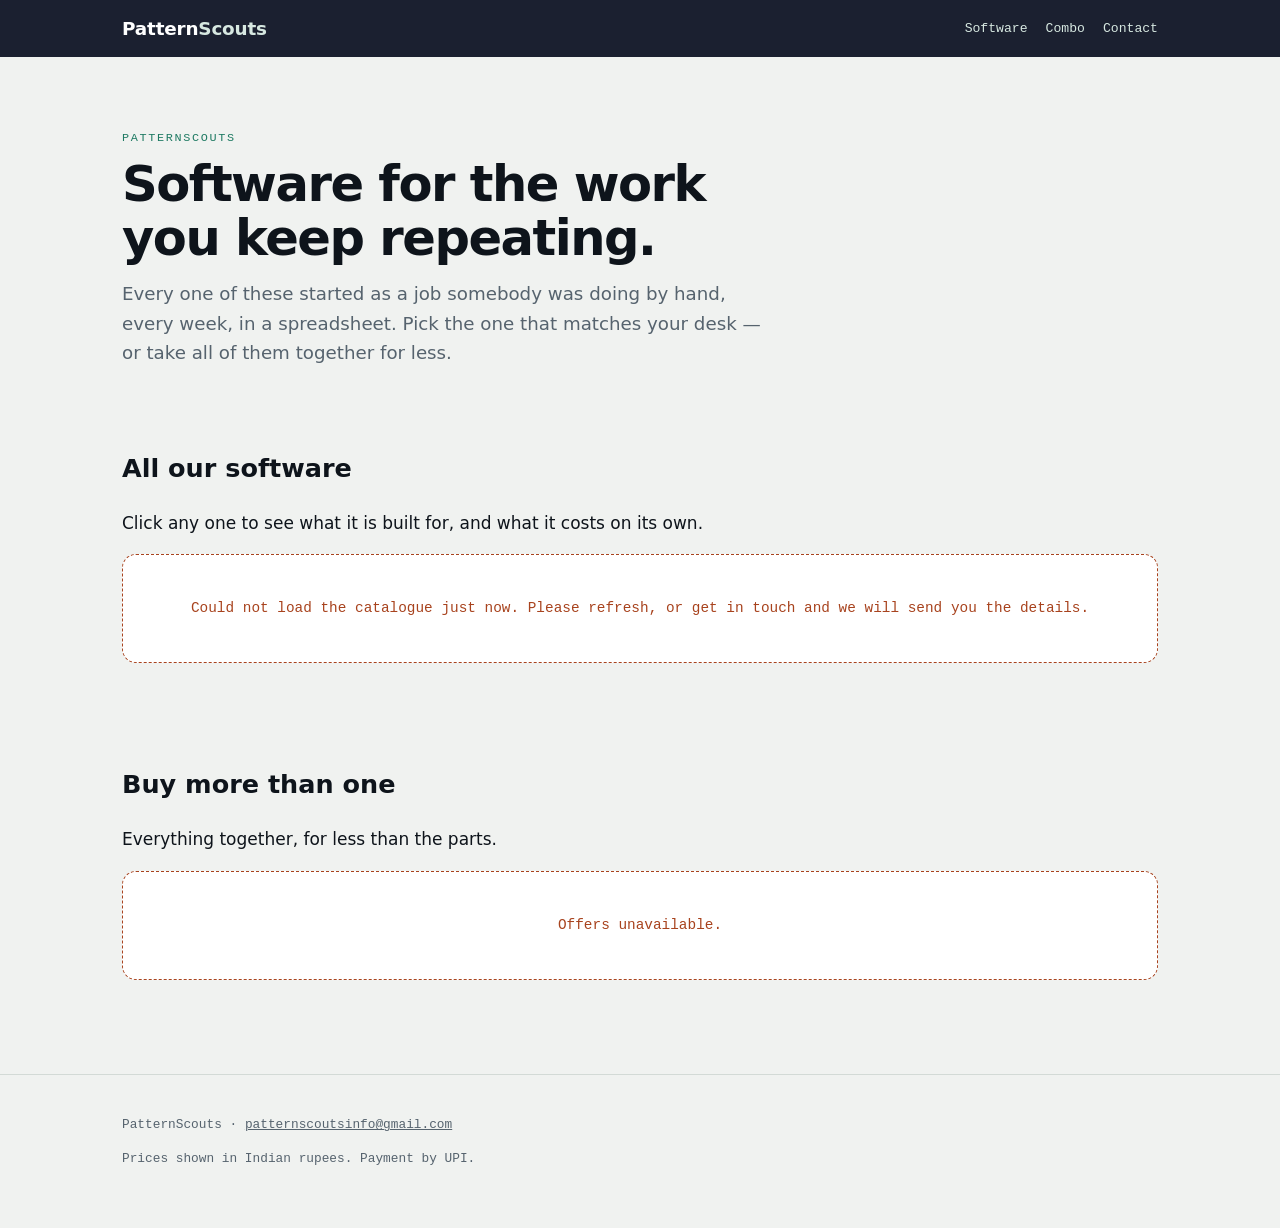
==== commit 81540f56: "Add files via upload" ====
--- a/index.html
+++ b/index.html
@@ -8,701 +8,66 @@
 <link rel="preconnect" href="https://fonts.googleapis.com">
 <link rel="preconnect" href="https://fonts.gstatic.com" crossorigin>
 <link href="https://fonts.googleapis.com/css2?family=Space+Grotesk:wght@400;500;600;700&family=IBM+Plex+Mono:wght@400;500&family=IBM+Plex+Sans:wght@300;400;500;600&display=swap" rel="stylesheet">
-<style>
-:root {
-  --green:      #17624F;
-  --green-dark: #0E3C30;
-  --green-mid:  #1E7A62;
-  --green-lo:   #D7E8E1;
-  --green-pale: #EEF5F2;
-  --ink:        #0E141B;
-  --ink-soft:   #56636E;
-  --paper:      #F0F2F0;
-  --card:       #FFFFFF;
-  --line:       #D3DAD6;
-  --rust:       #A8431E;
-  --nav-bg:     #1B2030;
-  --mono:    'IBM Plex Mono', ui-monospace, SFMono-Regular, Menlo, monospace;
-  --sans:    'IBM Plex Sans', system-ui, -apple-system, Segoe UI, sans-serif;
-  --display: 'Space Grotesk', system-ui, -apple-system, Segoe UI, sans-serif;
-  --radius: 14px;
-  --wrap: 1080px;
-}
-
-*, *::before, *::after { box-sizing: border-box; margin: 0; padding: 0; }
-html { scroll-behavior: smooth; }
-body { background: var(--paper); color: var(--ink); font-family: var(--sans); font-size: 16px; line-height: 1.65; -webkit-font-smoothing: antialiased; }
-img { max-width: 100%; display: block; }
-a { color: var(--green); }
-@media (prefers-reduced-motion: reduce) { *, html { animation: none !important; transition: none !important; scroll-behavior: auto !important; } }
-
-.wrap        { max-width: var(--wrap); margin: 0 auto; padding: 0 24px; }
-.wrap--narrow{ max-width: 720px;       margin: 0 auto; padding: 0 24px; }
-
-/* ── NAV ── */
-.nav { position: sticky; top: 0; z-index: 100; background: var(--nav-bg); border-bottom: 1px solid rgba(255,255,255,.07); }
-.nav__inner { display: flex; align-items: center; height: 60px; gap: 14px; }
-.nav__brand { font-family: var(--display); font-weight: 700; font-size: 1.1rem; color: #fff; text-decoration: none; letter-spacing: -.02em; }
-.nav__brand span { color: #6EE7B7; }
-.nav__links { margin-left: auto; display: flex; gap: 24px; }
-.nav__links a { font-family: var(--mono); font-size: 0.8rem; color: rgba(255,255,255,.6); text-decoration: none; transition: color .15s; }
-.nav__links a:hover { color: #fff; }
-.nav__cta { font-family: var(--display); font-weight: 600; font-size: 14px; background: var(--green); color: #fff; padding: 8px 18px; border-radius: 8px; text-decoration: none; transition: background .15s; }
-.nav__cta:hover { background: var(--green-mid); }
-@media (max-width: 680px) { .nav__links { display: none; } }
-
-/* ── HERO ── */
-.hero { background: linear-gradient(155deg, #1B2030 0%, #0E1820 55%, #071410 100%); padding: 88px 0 72px; overflow: hidden; position: relative; }
-.hero::before { content:''; position:absolute; inset:0; background:url("data:image/svg+xml,%3Csvg width='60' height='60' viewBox='0 0 60 60' xmlns='http://www.w3.org/2000/svg'%3E%3Cg fill='%23ffffff' fill-opacity='0.018'%3E%3Cpath d='M36 34v-4h-2v4h-4v2h4v4h2v-4h4v-2h-4zm0-30V0h-2v4h-4v2h4v4h2V6h4V4h-4zM6 34v-4H4v4H0v2h4v4h2v-4h4v-2H6zM6 4V0H4v4H0v2h4v4h2V6h4V4H6z'/%3E%3C/g%3E%3C/svg%3E"); }
-.hero__inner { display: grid; grid-template-columns: 1fr 1fr; gap: 60px; align-items: center; position: relative; }
-.hero__tag { display: inline-flex; align-items: center; gap: 8px; background: rgba(255,255,255,.07); border: 1px solid rgba(255,255,255,.12); border-radius: 100px; padding: 5px 14px 5px 8px; margin-bottom: 22px; }
-.hero__tag-dot { width: 7px; height: 7px; background: #4ADE80; border-radius: 50%; animation: pulse 2s infinite; }
-@keyframes pulse { 0%,100%{opacity:1;transform:scale(1)} 50%{opacity:.5;transform:scale(.8)} }
-.hero__tag span { font-family: var(--mono); font-size: 11px; color: rgba(255,255,255,.65); letter-spacing: .08em; }
-.hero h1 { font-family: var(--display); font-size: clamp(34px, 5vw, 58px); font-weight: 700; color: #fff; line-height: 1.08; letter-spacing: -.03em; margin-bottom: 20px; }
-.hero h1 em { font-style: normal; color: #6EE7B7; }
-.hero__sub { font-size: 17px; color: rgba(255,255,255,.6); max-width: 48ch; margin-bottom: 34px; line-height: 1.7; }
-.hero__actions { display: flex; gap: 12px; flex-wrap: wrap; align-items: center; margin-bottom: 36px; }
-.btn { display: inline-flex; align-items: center; gap: 8px; font-family: var(--display); font-weight: 600; font-size: 15px; padding: 13px 24px; text-decoration: none; border-radius: 8px; transition: background .15s, transform .1s; cursor: pointer; border: none; }
-.btn:active { transform: translateY(1px); }
-.btn--primary { background: #fff; color: var(--green-dark); }
-.btn--primary:hover { background: var(--green-lo); }
-.btn--green { background: var(--green); color: #fff; }
-.btn--green:hover { background: var(--green-mid); }
-.btn--ghost { background: transparent; color: #fff; border: 1.5px solid rgba(255,255,255,.35); }
-.btn--ghost:hover { background: rgba(255,255,255,.07); }
-.btn--ink { background: var(--ink); color: #fff; }
-.btn--ink:hover { background: #1e2835; }
-.hero__stats { display: flex; gap: 32px; flex-wrap: wrap; }
-.hero__stat-num { font-family: var(--display); font-size: 26px; font-weight: 700; color: #fff; }
-.hero__stat-label { font-size: 12px; color: rgba(255,255,255,.4); margin-top: 2px; }
-
-/* app mockup */
-.hero__screen { background: var(--ink); border-radius: 10px; overflow: hidden; box-shadow: 0 36px 72px rgba(0,0,0,.5), 0 0 0 1px rgba(255,255,255,.07); }
-.hero__screen-bar { background: #1a2332; padding: 10px 14px; display: flex; align-items: center; gap: 8px; border-bottom: 1px solid rgba(255,255,255,.06); }
-.hero__screen-dots { display: flex; gap: 6px; }
-.hero__screen-dots span { width: 10px; height: 10px; border-radius: 50%; }
-.hero__screen-dots span:nth-child(1){background:#FF5F57}
-.hero__screen-dots span:nth-child(2){background:#FEBC2E}
-.hero__screen-dots span:nth-child(3){background:#28C840}
-.hero__screen-title { font-family: var(--mono); font-size: 11px; color: rgba(255,255,255,.3); margin-left: 8px; }
-.hero__screen-body { display: flex; min-height: 300px; }
-.hero__sidebar { width: 130px; background: #111d28; padding: 14px 0; flex: none; }
-.hero__sidebar-logo { padding: 4px 12px 14px; border-bottom: 1px solid rgba(255,255,255,.06); margin-bottom: 10px; font-family: var(--display); font-size: 14px; font-weight: 700; color: #fff; }
-.hero__sidebar-item { padding: 7px 12px; font-size: 11px; color: rgba(255,255,255,.4); display: flex; align-items: center; gap: 7px; }
-.hero__sidebar-item.active { background: var(--green); color: #fff; }
-.hero__sidebar-item span { width: 5px; height: 5px; border-radius: 50%; background: currentColor; opacity: .6; flex: none; }
-.hero__content { flex: 1; padding: 18px; }
-.hero__content-head { font-family: var(--display); font-size: 16px; font-weight: 700; color: #fff; margin-bottom: 12px; }
-.mock-cards { display: grid; grid-template-columns: 1fr 1fr; gap: 8px; }
-.mock-card { background: #1a2332; border-radius: 6px; padding: 10px; border: 1px solid rgba(255,255,255,.06); }
-.mock-card-letter { width: 26px; height: 26px; background: var(--green); border-radius: 5px; display: flex; align-items: center; justify-content: center; font-family: var(--display); font-size: 12px; font-weight: 700; color: #fff; margin-bottom: 7px; }
-.mock-card-name { font-size: 10px; font-weight: 600; color: rgba(255,255,255,.85); margin-bottom: 3px; }
-.mock-card-desc { font-size: 9px; color: rgba(255,255,255,.35); line-height: 1.4; }
-
-@media (max-width: 860px) { .hero__inner { grid-template-columns: 1fr; } .hero__screen { display: none; } }
-
-/* ── TRUST BAR ── */
-.trust { background: var(--green-pale); border-top: 1px solid var(--line); border-bottom: 1px solid var(--line); padding: 18px 0; }
-.trust__inner { display: flex; gap: 36px; align-items: center; flex-wrap: wrap; justify-content: center; }
-.trust__item { display: flex; align-items: center; gap: 8px; font-size: 13px; color: var(--ink-soft); }
-.trust__item svg { width: 15px; height: 15px; stroke: var(--green); fill: none; stroke-width: 2; flex: none; }
-
-/* ── SECTION BASE ── */
-.section { padding: 80px 0; }
-.section--alt { background: var(--card); }
-.section--dark { background: var(--ink); }
-.section__head { margin-bottom: 48px; }
-.eyebrow { font-family: var(--mono); font-size: 11px; letter-spacing: .16em; text-transform: uppercase; color: var(--green-mid); }
-.eyebrow--light { color: rgba(255,255,255,.45); }
-.section__head h2 { font-family: var(--display); font-size: clamp(26px, 4vw, 40px); font-weight: 700; letter-spacing: -.02em; margin-top: 10px; }
-.section__head p  { font-size: 16px; color: var(--ink-soft); max-width: 54ch; margin-top: 12px; line-height: 1.75; }
-
-/* ── OUR SOFTWARE ── */
-.grid { display: grid; gap: 18px; grid-template-columns: repeat(auto-fit, minmax(300px, 1fr)); }
-.card { background: var(--card); border: 1px solid var(--line); border-radius: var(--radius); padding: 26px; display: flex; flex-direction: column; border-top: 4px solid var(--accent, var(--green)); transition: box-shadow .16s, transform .16s; }
-.card:hover { box-shadow: 0 10px 28px rgba(14,20,27,.09); transform: translateY(-2px); }
-.card .icon { font-size: 2rem; line-height: 1; margin-bottom: 14px; }
-.card h3 { font-family: var(--display); font-size: 1.2rem; letter-spacing: -.02em; margin: 0 0 5px; }
-.card .tagline { color: var(--accent, var(--green)); font-weight: 500; margin: 0 0 10px; font-size: 0.94rem; }
-.card .one-liner { color: var(--ink-soft); margin: 0 0 20px; flex: 1; font-size: 0.95rem; }
-.badge { display: inline-block; font-family: var(--mono); font-size: 0.67rem; letter-spacing: .1em; text-transform: uppercase; padding: 4px 9px; border-radius: 999px; vertical-align: middle; }
-.badge-soon { background: #FEF3C7; color: #92400E; border: 1px solid #FEBC2E; }
-.btn-card-ghost { display: inline-block; font-family: var(--mono); font-size: 0.82rem; padding: 10px 16px; border-radius: 8px; border: 1px solid var(--line); color: var(--ink); text-decoration: none; text-align: center; transition: background .15s; }
-.btn-card-ghost:hover { background: var(--green-pale); }
-.btn-card-primary { display: inline-block; font-family: var(--mono); font-size: 0.82rem; padding: 10px 16px; border-radius: 8px; background: var(--accent, var(--green)); color: #fff; text-decoration: none; text-align: center; transition: filter .15s; }
-.btn-card-primary:hover { filter: brightness(1.1); }
-.state { padding: 42px 24px; text-align: center; color: var(--ink-soft); font-family: var(--mono); font-size: 0.88rem; background: var(--card); border: 1px dashed var(--line); border-radius: var(--radius); }
-
-/* ── STEPS ── */
-.steps { display: grid; grid-template-columns: repeat(auto-fit, minmax(210px, 1fr)); gap: 0; border: 1px solid var(--line); }
-.step { padding: 30px 26px; border-right: 1px solid var(--line); background: var(--card); }
-.step:last-child { border-right: none; }
-.step__num { font-family: var(--mono); font-size: 11px; color: var(--green); letter-spacing: .12em; margin-bottom: 14px; }
-.step__icon { width: 42px; height: 42px; background: var(--green-pale); border-radius: 10px; display: flex; align-items: center; justify-content: center; margin-bottom: 16px; }
-.step__icon svg { width: 20px; height: 20px; stroke: var(--green); fill: none; stroke-width: 1.8; }
-.step h3 { font-family: var(--display); font-size: 16px; margin-bottom: 8px; }
-.step p { font-size: 14px; color: var(--ink-soft); line-height: 1.65; }
-@media (max-width: 720px) { .steps { grid-template-columns: 1fr; } .step { border-right: none; border-bottom: 1px solid var(--line); } .step:last-child { border-bottom: none; } }
-
-/* ── BEFORE / AFTER ── */
-.ba { display: grid; grid-template-columns: 1fr auto 1fr; gap: 18px; align-items: start; }
-.ba__panel { border: 1px solid var(--line); background: var(--card); border-radius: 8px; overflow: hidden; }
-.ba__panel-head { padding: 10px 16px; border-bottom: 1px solid var(--line); font-family: var(--mono); font-size: 11px; display: flex; align-items: center; gap: 8px; }
-.ba__panel-head--bad  { color: var(--rust); }
-.ba__panel-head--good { color: var(--green); }
-.ba__row { display: grid; grid-template-columns: 28px 1fr 1fr 1fr; font-family: var(--mono); font-size: 11px; padding: 5px 12px; border-bottom: 1px solid rgba(0,0,0,.04); }
-.ba__row.header { background: #F4F6F4; color: var(--ink-soft); font-size: 10px; }
-.ba__row .bad  { color: var(--rust); }
-.ba__row .good { color: var(--green-dark); font-weight: 500; }
-.ba__row .flag { color: #B45309; }
-.ba__arrow { display: flex; align-items: center; justify-content: center; color: var(--green); font-size: 22px; padding: 16px 0; }
-@media (max-width: 680px) { .ba { grid-template-columns: 1fr; } .ba__arrow { display: none; } }
-
-/* ── USP BAR ── */
-.usp-bar { background: var(--green); padding: 18px 0; }
-.usp-bar__inner { display: flex; align-items: center; justify-content: center; gap: 10px; flex-wrap: wrap; }
-.usp-bar__text { font-family: var(--display); font-size: 17px; font-weight: 600; color: #fff; text-align: center; }
-.usp-bar__text em { font-style: normal; color: #6EE7B7; }
-
-/* ── TOOLS ── */
-.tools-grid { display: grid; grid-template-columns: repeat(auto-fit, minmax(250px, 1fr)); gap: 1px; background: var(--line); border: 1px solid var(--line); border-radius: var(--radius); overflow: hidden; }
-.tool-card { background: var(--card); padding: 26px 22px; transition: background .15s; }
-.tool-card:hover { background: var(--green-pale); }
-.tool-card__cat { font-family: var(--mono); font-size: 10px; color: var(--green); letter-spacing: .14em; text-transform: uppercase; margin-bottom: 9px; }
-.tool-card h3 { font-family: var(--display); font-size: 15px; margin-bottom: 6px; }
-.tool-card p { font-size: 13px; color: var(--ink-soft); line-height: 1.6; }
-
-/* ── PRICING ── */
-.pricing-grid { display: grid; grid-template-columns: repeat(3, 1fr); gap: 1px; background: var(--line); border: 1px solid var(--line); border-radius: var(--radius); overflow: hidden; }
-.plan { background: var(--card); padding: 30px 26px; }
-.plan--featured { background: var(--green); color: #fff; }
-.plan__label { font-family: var(--mono); font-size: 10px; letter-spacing: .16em; text-transform: uppercase; color: var(--ink-soft); margin-bottom: 12px; }
-.plan--featured .plan__label { color: rgba(255,255,255,.55); }
-.plan__price { font-family: var(--display); font-size: 46px; font-weight: 700; line-height: 1; margin-bottom: 4px; letter-spacing: -.03em; }
-.plan--featured .plan__price { color: #fff; }
-.plan__strike { font-size: 13px; color: var(--ink-soft); margin-bottom: 6px; display: flex; align-items: center; gap: 8px; flex-wrap: wrap; }
-.plan--featured .plan__strike { color: rgba(255,255,255,.5); }
-.plan__strike-was  { text-decoration: line-through; opacity: .6; }
-.plan__strike-save { font-family: var(--mono); font-size: 10px; background: #FEF3C7; color: #92400E; padding: 2px 7px; border-radius: 100px; font-weight: 600; }
-.plan--featured .plan__strike-save { background: rgba(255,255,255,.15); color: rgba(255,255,255,.9); }
-.plan__period { font-size: 13px; color: var(--ink-soft); margin-bottom: 22px; }
-.plan--featured .plan__period { color: rgba(255,255,255,.6); }
-.plan ul { list-style: none; margin-bottom: 26px; }
-.plan li { padding: 7px 0; border-top: 1px solid var(--line); font-size: 13px; display: flex; align-items: center; gap: 8px; color: var(--ink-soft); }
-.plan--featured li { border-color: rgba(255,255,255,.15); color: rgba(255,255,255,.75); }
-.plan li::before { content: '✓'; color: var(--green); font-weight: 700; flex: none; }
-.plan--featured li::before { color: #6EE7B7; }
-.plan .btn { width: 100%; justify-content: center; }
-.price-val.loading { opacity: .35; }
-@media (max-width: 640px) { .pricing-grid { grid-template-columns: 1fr; } }
-
-/* ── FAQ ── */
-.faq-list { border-top: 1px solid var(--line); }
-details { border-bottom: 1px solid var(--line); }
-summary { padding: 18px 0; cursor: pointer; font-family: var(--display); font-size: 16px; font-weight: 600; list-style: none; display: flex; justify-content: space-between; align-items: center; gap: 16px; }
-summary::-webkit-details-marker { display: none; }
-summary::after { content: '+'; font-size: 22px; color: var(--green); font-weight: 400; flex: none; }
-details[open] summary::after { content: '−'; }
-details p { padding: 0 0 18px; color: var(--ink-soft); font-size: 15px; line-height: 1.75; max-width: 62ch; }
-
-/* ── COMBO ── */
-.combo { background: var(--green-dark); color: #fff; border-radius: var(--radius); padding: 32px; display: grid; gap: 24px; grid-template-columns: 1fr auto; align-items: center; }
-.combo h3 { font-family: var(--display); font-size: 1.4rem; letter-spacing: -.02em; margin: 0 0 8px; color: #fff; }
-.combo p { color: var(--green-lo); margin: 0 0 14px; max-width: 52ch; }
-.combo ul { list-style: none; padding: 0; margin: 0; display: flex; gap: 8px; flex-wrap: wrap; }
-.combo li { font-family: var(--mono); font-size: 0.75rem; background: rgba(255,255,255,.1); border: 1px solid rgba(255,255,255,.18); padding: 5px 10px; border-radius: 999px; }
-.combo-price { text-align: right; }
-.combo-price .price { color: #6EE7B7; font-family: var(--display); font-size: 2.2rem; font-weight: 700; display: block; }
-.combo-price .strike { color: rgba(255,255,255,.5); text-decoration: line-through; font-size: 1rem; display: block; margin-bottom: 4px; }
-.combo-price .saving { font-family: var(--mono); font-size: 0.78rem; color: #4ADE80; display: block; margin-bottom: 12px; }
-@media (max-width: 680px) { .combo { grid-template-columns: 1fr; } .combo-price { text-align: left; } }
-
-/* ── DOWNLOAD BAR ── */
-.download-bar { background: var(--nav-bg); padding: 60px 0; }
-.download-bar__inner { display: flex; align-items: center; justify-content: space-between; gap: 36px; flex-wrap: wrap; }
-.download-bar h2 { font-family: var(--display); font-size: clamp(22px, 3.5vw, 36px); color: #fff; font-weight: 700; letter-spacing: -.02em; max-width: 22ch; margin-bottom: 10px; }
-.download-bar p { color: rgba(255,255,255,.5); font-size: 15px; }
-.download-bar__note { font-family: var(--mono); font-size: 11px; color: rgba(255,255,255,.28); margin-top: 8px; }
-.download-bar__actions { display: flex; gap: 12px; flex-wrap: wrap; align-items: center; flex: none; }
-
-/* ── FOOTER ── */
-.foot { background: var(--ink); padding: 52px 0 32px; }
-.foot__top { display: grid; grid-template-columns: 2fr 1fr 1fr; gap: 48px; margin-bottom: 44px; }
-.foot__brand-name { font-family: var(--display); font-size: 19px; font-weight: 700; color: #fff; margin-bottom: 10px; }
-.foot__brand-desc { font-size: 14px; color: rgba(255,255,255,.38); line-height: 1.7; max-width: 30ch; }
-.foot__col h4 { font-family: var(--mono); font-size: 11px; letter-spacing: .14em; text-transform: uppercase; color: rgba(255,255,255,.28); margin-bottom: 14px; }
-.foot__col a { display: block; font-size: 14px; color: rgba(255,255,255,.5); text-decoration: none; margin-bottom: 10px; transition: color .15s; }
-.foot__col a:hover { color: #fff; }
-.foot__bottom { border-top: 1px solid rgba(255,255,255,.08); padding-top: 22px; display: flex; justify-content: space-between; align-items: center; gap: 12px; flex-wrap: wrap; }
-.foot__copy { font-family: var(--mono); font-size: 11px; color: rgba(255,255,255,.22); }
-@media (max-width: 640px) { .foot__top { grid-template-columns: 1fr; gap: 28px; } }
-</style>
+<link rel="stylesheet" href="css/site.css">
 </head>
 <body>
 
-<!-- NAV -->
-<nav class="nav">
-  <div class="wrap nav__inner">
-    <a class="nav__brand" href="index.html">Pattern<span>Scouts</span></a>
-    <div class="nav__links">
+<header class="top">
+  <div class="wrap">
+    <a class="brand" href="index.html">Pattern<span>Scouts</span></a>
+    <nav>
       <a href="#software">Software</a>
-      <a href="#tools">Tools</a>
-      <a href="#pricing">Pricing</a>
       <a href="#combo">Combo</a>
       <a href="#contact">Contact</a>
+    </nav>
+  </div>
+</header>
+
+<main>
+  <section class="hero">
+    <div class="wrap">
+      <p class="eyebrow">PatternScouts</p>
+      <h1>Software for the work you keep repeating.</h1>
+      <p class="lede">
+        Every one of these started as a job somebody was doing by hand, every week,
+        in a spreadsheet. Pick the one that matches your desk — or take all of them
+        together for less.
+      </p>
     </div>
-    <a class="nav__cta" href="#download" id="nav-download">Download Crow</a>
-  </div>
-</nav>
+  </section>
 
-<!-- HERO -->
-<section class="hero">
-  <div class="wrap">
-    <div class="hero__inner">
-      <div>
-        <div class="hero__tag">
-          <span class="hero__tag-dot"></span>
-          <span>Windows 10 &amp; 11 &nbsp;·&nbsp; No Excel needed</span>
-        </div>
-        <h1>Your spreadsheet in.<br><em>The answer</em> out.</h1>
-        <p class="hero__sub">PatternScouts builds desktop software for the repetitive parts of working with data. Pick the tool that matches your desk — or take all of them together for less.</p>
-        <div class="hero__actions">
-          <a href="#download" class="btn btn--primary" id="hero-download-btn">
-            <svg width="16" height="16" viewBox="0 0 24 24" fill="none" stroke="currentColor" stroke-width="2.2"><path d="M21 15v4a2 2 0 01-2 2H5a2 2 0 01-2-2v-4M7 10l5 5 5-5M12 15V3"/></svg>
-            Download Crow — Free Trial
-          </a>
-          <a href="#software" class="btn btn--ghost">See all software</a>
-        </div>
-        <div class="hero__stats">
-          <div>
-            <div class="hero__stat-num" id="stat-tools">16+</div>
-            <div class="hero__stat-label">Ready-made tools</div>
-          </div>
-          <div>
-            <div class="hero__stat-num">2</div>
-            <div class="hero__stat-label">Products</div>
-          </div>
-          <div>
-            <div class="hero__stat-num">0</div>
-            <div class="hero__stat-label">Uploads, ever</div>
-          </div>
-        </div>
-      </div>
-
-      <!-- App mockup -->
-      <div class="hero__screen">
-        <div class="hero__screen-bar">
-          <div class="hero__screen-dots"><span></span><span></span><span></span></div>
-          <span class="hero__screen-title">Crow · Data Analysis Tools</span>
-        </div>
-        <div class="hero__screen-body">
-          <div class="hero__sidebar">
-            <div class="hero__sidebar-logo">Crow</div>
-            <div class="hero__sidebar-item"><span></span>Dashboard</div>
-            <div class="hero__sidebar-item active"><span></span>General</div>
-            <div class="hero__sidebar-item"><span></span>Operations</div>
-            <div class="hero__sidebar-item"><span></span>HR</div>
-            <div class="hero__sidebar-item"><span></span>Vendor</div>
-            <div class="hero__sidebar-item"><span></span>GST</div>
-          </div>
-          <div class="hero__content">
-            <div class="hero__content-head">General</div>
-            <div class="mock-cards">
-              <div class="mock-card">
-                <div class="mock-card-letter">D</div>
-                <div class="mock-card-name">Duplicate Finder</div>
-                <div class="mock-card-desc">Find potential duplicate records</div>
-              </div>
-              <div class="mock-card">
-                <div class="mock-card-letter">X</div>
-                <div class="mock-card-name">Excel Merger</div>
-                <div class="mock-card-desc">Combine multiple files into one</div>
-              </div>
-              <div class="mock-card">
-                <div class="mock-card-letter">N</div>
-                <div class="mock-card-name">Near-Duplicate</div>
-                <div class="mock-card-desc">Fuzzy match across records</div>
-              </div>
-              <div class="mock-card">
-                <div class="mock-card-letter">F</div>
-                <div class="mock-card-name">Filtered Data</div>
-                <div class="mock-card-desc">Extract working subsets fast</div>
-              </div>
-            </div>
-          </div>
-        </div>
+  <section class="section" id="software">
+    <div class="wrap">
+      <h2>All our software</h2>
+      <p class="sub">Click any one to see what it is built for, and what it costs on its own.</p>
+      <div class="grid" id="products">
+        <div class="state">Loading the catalogue…</div>
       </div>
     </div>
-  </div>
-</section>
+  </section>
 
-<!-- TRUST BAR -->
-<div class="trust">
-  <div class="wrap trust__inner">
-    <div class="trust__item">
-      <svg viewBox="0 0 24 24"><path d="M12 22s8-4 8-10V5l-8-3-8 3v7c0 6 8 10 8 10z"/></svg>
-      Your data never leaves your computer
-    </div>
-    <div class="trust__item">
-      <svg viewBox="0 0 24 24"><polyline points="20 6 9 17 4 12"/></svg>
-      No Excel installation required
-    </div>
-    <div class="trust__item">
-      <svg viewBox="0 0 24 24"><circle cx="12" cy="12" r="10"/><polyline points="12 6 12 12 16 14"/></svg>
-      Updates automatically in the background
-    </div>
-    <div class="trust__item">
-      <svg viewBox="0 0 24 24"><path d="M17 21v-2a4 4 0 00-4-4H5a4 4 0 00-4 4v2"/><circle cx="9" cy="7" r="4"/><path d="M23 21v-2a4 4 0 00-3-3.87M16 3.13a4 4 0 010 7.75"/></svg>
-      Made in Mumbai for Indian businesses
-    </div>
-  </div>
-</div>
-
-<!-- OUR SOFTWARE -->
-<section class="section section--alt" id="software">
-  <div class="wrap">
-    <div class="section__head">
-      <p class="eyebrow">All software</p>
-      <h2>Pick the one that matches your desk.</h2>
-      <p>Every product started as a job somebody was doing by hand, every week, in a spreadsheet.</p>
-    </div>
-    <div class="grid" id="products">
-      <div class="state">Loading the catalogue…</div>
-    </div>
-  </div>
-</section>
-
-<!-- HOW IT WORKS -->
-<section class="section" id="how-it-works">
-  <div class="wrap">
-    <div class="section__head">
-      <p class="eyebrow">Getting started</p>
-      <h2>Four steps. Then you're working.</h2>
-      <p>No account to create before you can see anything. Download, register inside the app, pay once, and start.</p>
-    </div>
-    <div class="steps">
-      <div class="step">
-        <div class="step__num">01</div>
-        <div class="step__icon">
-          <svg viewBox="0 0 24 24"><path d="M21 15v4a2 2 0 01-2 2H5a2 2 0 01-2-2v-4M7 10l5 5 5-5M12 15V3"/></svg>
-        </div>
-        <h3>Download the setup file</h3>
-        <p>One .exe file. Double-click it. Installs itself in the right place with a Desktop shortcut. No admin password needed.</p>
-      </div>
-      <div class="step">
-        <div class="step__num">02</div>
-        <div class="step__icon">
-          <svg viewBox="0 0 24 24"><path d="M20 21v-2a4 4 0 00-4-4H8a4 4 0 00-4 4v2"/><circle cx="12" cy="7" r="4"/></svg>
-        </div>
-        <h3>Register inside the app</h3>
-        <p>Fill in your name and contact details. Pick a plan. A QR code appears on screen for UPI payment.</p>
-      </div>
-      <div class="step">
-        <div class="step__num">03</div>
-        <div class="step__icon">
-          <svg viewBox="0 0 24 24"><rect x="1" y="4" width="22" height="16" rx="2" ry="2"/><line x1="1" y1="10" x2="23" y2="10"/></svg>
-        </div>
-        <h3>Pay by UPI</h3>
-        <p>Scan the QR code and pay. Your licence key arrives within one business day.</p>
-      </div>
-      <div class="step">
-        <div class="step__num">04</div>
-        <div class="step__icon">
-          <svg viewBox="0 0 24 24"><polyline points="20 6 9 17 4 12"/></svg>
-        </div>
-        <h3>Enter your key and start</h3>
-        <p>Paste the key once. The app opens straight to your tools every time after that, and updates itself silently.</p>
+  <section class="section" id="combo">
+    <div class="wrap">
+      <h2>Buy more than one</h2>
+      <p class="sub">Everything together, for less than the parts.</p>
+      <div id="bundles">
+        <div class="state">Loading offers…</div>
       </div>
     </div>
-  </div>
-</section>
+  </section>
+</main>
 
-<!-- BEFORE / AFTER -->
-<section class="section section--alt">
-  <div class="wrap">
-    <div class="section__head">
-      <p class="eyebrow">What Crow actually does</p>
-      <h2>Messy spreadsheet in. Clean result out.</h2>
-      <p>Every tool cleans your data on load — trailing spaces, mixed case, wrong date formats, numbers stored as text — before it even starts the analysis.</p>
-    </div>
-    <div class="ba">
-      <div class="ba__panel">
-        <div class="ba__panel-head ba__panel-head--bad">✕ &nbsp;What you have</div>
-        <div>
-          <div class="ba__row header"><span>#</span><span>Vendor</span><span>Invoice</span><span>Amount</span></div>
-          <div class="ba__row"><span>1</span><span class="bad">&nbsp;shah traders</span><span class="bad">INV 0921</span><span class="bad">₹ 12,400 </span></div>
-          <div class="ba__row"><span>2</span><span class="bad">SHAH TRADERS  </span><span class="bad">inv-0921</span><span class="bad">12400</span></div>
-          <div class="ba__row"><span>3</span><span class="bad">Shah Traders</span><span class="bad">INV-0921</span><span class="bad">Rs12400</span></div>
-        </div>
-      </div>
-      <div class="ba__arrow">→</div>
-      <div class="ba__panel">
-        <div class="ba__panel-head ba__panel-head--good">✓ &nbsp;What Crow gives you</div>
-        <div>
-          <div class="ba__row header"><span>#</span><span>Vendor</span><span>Invoice</span><span>Amount</span></div>
-          <div class="ba__row"><span>1</span><span class="good">Shah Traders</span><span class="good">INV-0921</span><span class="good">12,400.00</span></div>
-          <div class="ba__row"><span>2</span><span class="flag">Shah Traders</span><span class="flag">INV-0921</span><span class="flag">⚠ duplicate</span></div>
-          <div class="ba__row"><span>3</span><span class="flag">Shah Traders</span><span class="flag">INV-0921</span><span class="flag">⚠ duplicate</span></div>
-        </div>
-      </div>
-    </div>
-  </div>
-</section>
-
-<!-- USP BAR -->
-<div class="usp-bar">
-  <div class="wrap usp-bar__inner">
-    <div class="usp-bar__text">
-      Don't see what you need? <em>We'll build it for you.</em> Every Crow tool started as a user request.
-    </div>
-  </div>
-</div>
-
-<!-- TOOLS -->
-<section class="section" id="tools">
-  <div class="wrap">
-    <div class="section__head">
-      <p class="eyebrow">The Crow toolbox</p>
-      <h2>Every job you keep doing by hand.</h2>
-      <p>Crow ships with tools across General, Operations, HR, Vendor, and GST. New tools arrive automatically without downloading anything.</p>
-    </div>
-    <div class="tools-grid">
-      <div class="tool-card"><div class="tool-card__cat">General</div><h3>Data Health Scorecard</h3><p>Score your spreadsheet for completeness, consistency and duplicates before you send it anywhere.</p></div>
-      <div class="tool-card"><div class="tool-card__cat">General</div><h3>Duplicate Record Finder</h3><p>Find exact and near-duplicate rows across any column combination, with a fraud-risk flag.</p></div>
-      <div class="tool-card"><div class="tool-card__cat">General</div><h3>Excel Merger</h3><p>Combine multiple Excel or CSV files into one clean sheet, with source-file tracking.</p></div>
-      <div class="tool-card"><div class="tool-card__cat">General</div><h3>Cross Master ID Verifier</h3><p>Match IDs across two master files and flag every mismatch in seconds.</p></div>
-      <div class="tool-card"><div class="tool-card__cat">General</div><h3>Stage to Stage Ageing</h3><p>Calculate how long records spent at each stage — approvals, dispatch, payment.</p></div>
-      <div class="tool-card"><div class="tool-card__cat">Operations</div><h3>Container Weight Pivot</h3><p>Pivot container weight data by date, route or product with one click.</p></div>
-      <div class="tool-card"><div class="tool-card__cat">Operations</div><h3>Transaction Nullifier</h3><p>Identify transactions that cancel each other out — returns, reversals, credit notes.</p></div>
-      <div class="tool-card"><div class="tool-card__cat">HR</div><h3>Salary CTC Audit</h3><p>Reconcile CTC components, check for discrepancies and produce a summary by grade.</p></div>
-      <div class="tool-card"><div class="tool-card__cat">HR</div><h3>Attendance Audit</h3><p>Flag absences, late marks and anomalies from raw muster or biometric exports.</p></div>
-      <div class="tool-card"><div class="tool-card__cat">Vendor</div><h3>Rate Updater</h3><p>Write updated rates into your Excel file by date range and column conditions.</p></div>
-      <div class="tool-card"><div class="tool-card__cat">Vendor</div><h3>Vendor Duplicate Finder</h3><p>Detect duplicate invoices and payments across vendor registers, even with minor variations.</p></div>
-      <div class="tool-card"><div class="tool-card__cat">GST</div><h3>Group and Aggregate</h3><p>Group rows and aggregate values by any selected columns — totals, counts, averages.</p></div>
-    </div>
-    <p style="margin-top:22px;font-size:13px;font-family:var(--mono);color:var(--ink-soft)">New tools added regularly. Request one from inside Crow — it goes straight to us.</p>
-  </div>
-</section>
-
-<!-- PRICING -->
-<section class="section section--alt" id="pricing">
-  <div class="wrap">
-    <div class="section__head">
-      <p class="eyebrow">Crow pricing</p>
-      <h2>Try it for <span id="trial-heading-price">₹10</span>.</h2>
-      <p>One licence covers one computer. Every tool, every update, every category — included.</p>
-    </div>
-    <div class="pricing-grid">
-      <div class="plan">
-        <div class="plan__label">Trial</div>
-        <div class="plan__price price-val" id="price-trial">₹10</div>
-        <div class="plan__period">To confirm it works on your machine</div>
-        <ul>
-          <li>Full toolbox — all categories</li>
-          <li>Your files stay on your computer</li>
-          <li>Upgrade any time</li>
-        </ul>
-        <a href="#download" class="btn btn--ink">Start trial</a>
-      </div>
-      <div class="plan plan--featured">
-        <div class="plan__label">Monthly</div>
-        <div class="plan__price price-val" id="price-monthly">₹499</div>
-        <div class="plan__strike" id="strike-monthly"></div>
-        <div class="plan__period">Per month, billed monthly</div>
-        <ul>
-          <li>Full toolbox — all categories</li>
-          <li>New tools as they ship</li>
-          <li>Silent automatic updates</li>
-          <li>Email support</li>
-        </ul>
-        <a href="#download" class="btn btn--primary">Get started</a>
-      </div>
-      <div class="plan">
-        <div class="plan__label">Yearly</div>
-        <div class="plan__price price-val" id="price-yearly">₹7,999</div>
-        <div class="plan__strike" id="strike-yearly"></div>
-        <div class="plan__period">Per year — works out cheaper monthly</div>
-        <ul>
-          <li>Full toolbox — all categories</li>
-          <li>New tools as they ship</li>
-          <li>Silent automatic updates</li>
-          <li>Email support</li>
-        </ul>
-        <a href="#download" class="btn btn--ink">Get started</a>
-      </div>
-    </div>
-    <p style="margin-top:14px;font-size:13px;text-align:center;font-family:var(--mono);color:var(--ink-soft)">Payment by UPI · Key delivered within 1 business day</p>
-  </div>
-</section>
-
-<!-- COMBO -->
-<section class="section" id="combo">
-  <div class="wrap">
-    <div class="section__head">
-      <p class="eyebrow">Buy more than one</p>
-      <h2>Everything together, for less than the parts.</h2>
-    </div>
-    <div id="bundles"><div class="state">Loading offers…</div></div>
-  </div>
-</section>
-
-<!-- FAQ -->
-<section class="section section--alt" id="faq">
-  <div class="wrap--narrow">
-    <div class="section__head">
-      <p class="eyebrow">Help</p>
-      <h2>Questions people actually ask.</h2>
-    </div>
-    <div class="faq-list">
-      <details open>
-        <summary>Does my data leave my computer?</summary>
-        <p>No. The app opens your spreadsheet on your machine and writes the result back on your machine. The only time it contacts the internet is to check your licence and fetch new tool versions. Your data is never uploaded anywhere.</p>
-      </details>
-      <details>
-        <summary>Do I need Microsoft Excel installed?</summary>
-        <p>No. Crow reads and writes .xlsx and .csv files on its own. Excel does not need to be on the machine.</p>
-      </details>
-      <details>
-        <summary>How do updates work?</summary>
-        <p>Updates happen automatically in the background when your computer starts. You will never see a popup or be asked to do anything. One day you open the app and it quietly has new tools — that is it.</p>
-      </details>
-      <details>
-        <summary>I paid but my key has not arrived.</summary>
-        <p>Keys are sent by hand, usually within one business day. If it has been longer, email us with your payment screenshot and we will sort it the same day.</p>
-      </details>
-      <details>
-        <summary>Can I move the licence to another computer?</summary>
-        <p>Yes. Email us from your registered address with the new machine's details and we will move the key across. Your old machine stops using it at that point.</p>
-      </details>
-      <details>
-        <summary>My antivirus is blocking the app. What do I do?</summary>
-        <p>Add the exe to your antivirus exclusion list. After that, updates run without interruption.</p>
-      </details>
-      <details>
-        <summary>Can I request a tool that doesn't exist yet?</summary>
-        <p>Yes — that is what the Request a tool button is for inside Crow. Describe the job you keep doing by hand, step by step, and it comes straight to us.</p>
-      </details>
-      <details>
-        <summary>Windows says "Unknown publisher" when I download. Is it safe?</summary>
-        <p>Yes, completely safe. Windows shows this warning for any new software that has not built up a download history with Microsoft. Click <strong>More info</strong> then <strong>Run anyway</strong> to install.</p>
-      </details>
-    </div>
-  </div>
-</section>
-
-<!-- DOWNLOAD -->
-<div class="download-bar" id="download">
-  <div class="wrap">
-    <div class="download-bar__inner">
-      <div>
-        <h2>Ready to stop doing this by hand?</h2>
-        <p>Download CrowSetup.exe, pay <span id="trial-cta-price">₹10</span>, run it against a file you already know the answer to.</p>
-        <div class="download-bar__note" style="margin-top:12px">Windows 10 &amp; 11 · 64-bit · No Excel needed · No admin password</div>
-        <div class="download-bar__note" style="margin-top:5px">Windows may show a safety prompt on first run — click <strong style="color:rgba(255,255,255,.45)">More info → Run anyway</strong>.</div>
-      </div>
-      <div class="download-bar__actions">
-        <a href="#" id="download-btn" class="btn btn--primary" style="font-size:15px;padding:15px 28px">
-          <svg width="17" height="17" viewBox="0 0 24 24" fill="none" stroke="currentColor" stroke-width="2.2"><path d="M21 15v4a2 2 0 01-2 2H5a2 2 0 01-2-2v-4M7 10l5 5 5-5M12 15V3"/></svg>
-          Download CrowSetup.exe
-        </a>
-        <a href="mailto:patternscoutsinfo@gmail.com" class="btn btn--ghost">Email us a question</a>
-      </div>
-    </div>
-  </div>
-</div>
-
-<!-- FOOTER -->
 <footer class="foot" id="contact">
   <div class="wrap">
-    <div class="foot__top">
-      <div>
-        <div class="foot__brand-name">PatternScouts</div>
-        <div class="foot__brand-desc">Desktop software for the repetitive parts of working with data. Your files stay on your computer.</div>
-      </div>
-      <div class="foot__col">
-        <h4>Software</h4>
-        <a href="#software">All products</a>
-        <a href="#tools">Crow tools</a>
-        <a href="#pricing">Pricing</a>
-        <a href="#download">Download</a>
-      </div>
-      <div class="foot__col">
-        <h4>Support</h4>
-        <a href="#faq">Help &amp; FAQ</a>
-        <a href="mailto:patternscoutsinfo@gmail.com" id="support-link">patternscoutsinfo@gmail.com</a>
-      </div>
-    </div>
-    <div class="foot__bottom">
-      <div class="foot__copy">© 2026 PatternScouts. All rights reserved.</div>
-      <div class="foot__copy">Made in Mumbai, India.</div>
-    </div>
+    <p>
+      PatternScouts · <a id="support-link" href="mailto:patternscoutsinfo@gmail.com">patternscoutsinfo@gmail.com</a>
+    </p>
+    <p>Prices shown in Indian rupees. Payment by UPI.</p>
   </div>
 </footer>
 
 <script src="js/config.js"></script>
 <script src="js/api.js"></script>
 <script src="js/catalogue.js"></script>
-<script>
-// ── CROW PRICING FROM SUPABASE ──────────────────────────────────────
-(function () {
-  var SB_URL  = window.PS_CONFIG && window.PS_CONFIG.url;
-  var SB_ANON = window.PS_CONFIG && window.PS_CONFIG.anon;
-  if (!SB_URL || !SB_ANON) return;
-
-  var fmt = function (v) { return "₹" + Number(v).toLocaleString("en-IN"); };
-
-  function renderStrike(el, strikeVal, actualVal) {
-    var strike = Number(strikeVal), actual = Number(actualVal) || 0;
-    if (!el || !strike || strike <= actual) return;
-    var saving = actual > 0 ? Math.round((1 - actual / strike) * 100) : 0;
-    el.innerHTML =
-      '<span class="plan__strike-was">' + fmt(strike) + "</span>" +
-      (saving > 0 ? '<span class="plan__strike-save">Save ' + saving + "%</span>" : "");
-  }
-
-  fetch(SB_URL + "/rest/v1/rpc/crow_public_settings", {
-    method: "POST",
-    headers: { "apikey": SB_ANON, "Authorization": "Bearer " + SB_ANON, "Content-Type": "application/json" },
-    body: "{}"
-  }).then(function (r) { return r.json(); }).then(function (data) {
-    var p = (data && data.prices) || {};
-    var el = function (id) { return document.getElementById(id); };
-
-    if (p.trial != null) {
-      var t = fmt(p.trial);
-      el("price-trial").textContent = t;
-      ["trial-heading-price","trial-cta-price"].forEach(function(id){ var e=el(id); if(e) e.textContent=t; });
-    }
-    if (p.monthly != null) { el("price-monthly").textContent = fmt(p.monthly); }
-    if (p.yearly  != null) { el("price-yearly").textContent  = fmt(p.yearly);  }
-
-    renderStrike(el("strike-monthly"), p.monthly_strike || "1500", p.monthly);
-    renderStrike(el("strike-yearly"),  p.yearly_strike  || "15000", p.yearly);
-  }).catch(function () {});
-
-  // ── DOWNLOAD LINK FROM GITHUB ─────────────────────────────────────
-  fetch("https://api.github.com/repos/patternscoutsinfo/crow-releases/releases/latest", {
-    headers: { "Accept": "application/vnd.github+json" }
-  }).then(function (r) { return r.json(); }).then(function (data) {
-    var asset = (data.assets || []).find(function (a) { return a.name === "CrowSetup.exe"; });
-    if (asset && asset.browser_download_url) {
-      var url = asset.browser_download_url;
-      ["download-btn","nav-download","hero-download-btn"].forEach(function (id) {
-        var el = document.getElementById(id); if (el) el.href = url;
-      });
-    }
-  }).catch(function () {});
-
-  // ── TOOL COUNT ────────────────────────────────────────────────────
-  fetch(SB_URL + "/rest/v1/crow_tools?select=grouping&status=eq.live", {
-    headers: { "apikey": SB_ANON, "Authorization": "Bearer " + SB_ANON }
-  }).then(function (r) { return r.json(); }).then(function (tools) {
-    if (!tools || !tools.length) return;
-    var el = document.getElementById("stat-tools");
-    if (el) el.textContent = tools.length + "+";
-  }).catch(function () {});
-})();
-</script>
 </body>
 </html>
--- a/css/site.css
+++ b/css/site.css
@@ -0,0 +1,325 @@
+/* =====================================================================
+   PatternScouts
+
+   The palette, the type and the component feel are carried over from the
+   Crow site unchanged -- same greens, same paper, same IBM Plex / Space
+   Grotesk pairing -- and widened to hold more than one product.
+
+   Each product supplies its own accent colour from the database and the
+   cards pick it up through --accent. Adding a third product therefore
+   needs no CSS.
+   ===================================================================== */
+
+:root {
+  --green:      #17624F;
+  --green-dark: #0E3C30;
+  --green-mid:  #1E7A62;
+  --green-lo:   #D7E8E1;
+  --green-pale: #EEF5F2;
+
+  --ink:        #0E141B;
+  --ink-soft:   #56636E;
+  --paper:      #F0F2F0;
+  --card:       #FFFFFF;
+  --line:       #D3DAD6;
+  --rust:       #A8431E;
+
+  --mono:    'IBM Plex Mono', ui-monospace, SFMono-Regular, Menlo, monospace;
+  --sans:    'IBM Plex Sans', system-ui, -apple-system, Segoe UI, sans-serif;
+  --display: 'Space Grotesk', system-ui, -apple-system, Segoe UI, sans-serif;
+
+  --accent: var(--green);
+  --radius: 14px;
+  --wrap: 1080px;
+}
+
+* { box-sizing: border-box; }
+
+html { -webkit-text-size-adjust: 100%; }
+
+body {
+  margin: 0;
+  background: var(--paper);
+  color: var(--ink);
+  font-family: var(--sans);
+  font-size: 17px;
+  line-height: 1.6;
+  -webkit-font-smoothing: antialiased;
+}
+
+.wrap { max-width: var(--wrap); margin: 0 auto; padding: 0 22px; }
+
+a { color: var(--green); }
+a:focus-visible, button:focus-visible {
+  outline: 3px solid var(--rust);
+  outline-offset: 2px;
+  border-radius: 6px;
+}
+
+/* ---------------------------------------------------------------- head */
+.top {
+  background: #1B2030;
+  color: #fff;
+  padding: 14px 0;
+}
+.top .wrap { display: flex; align-items: center; gap: 14px; }
+.brand {
+  font-family: var(--display);
+  font-weight: 700;
+  font-size: 1.15rem;
+  letter-spacing: -0.01em;
+  color: #fff;
+  text-decoration: none;
+}
+.brand span { color: var(--green-lo); }
+.top nav { margin-left: auto; display: flex; gap: 18px; }
+.top nav a {
+  color: var(--green-lo);
+  text-decoration: none;
+  font-family: var(--mono);
+  font-size: 0.82rem;
+}
+.top nav a:hover { color: #fff; }
+
+/* ---------------------------------------------------------------- hero */
+.hero { padding: 72px 0 34px; }
+.hero h1 {
+  font-family: var(--display);
+  font-size: clamp(2rem, 5.2vw, 3.1rem);
+  line-height: 1.08;
+  letter-spacing: -0.03em;
+  margin: 0 0 14px;
+  max-width: 17ch;
+}
+.hero p.lede {
+  font-size: 1.14rem;
+  color: var(--ink-soft);
+  max-width: 56ch;
+  margin: 0;
+}
+
+.eyebrow {
+  font-family: var(--mono);
+  font-size: 0.74rem;
+  letter-spacing: 0.14em;
+  text-transform: uppercase;
+  color: var(--green-mid);
+  margin: 0 0 10px;
+}
+
+/* -------------------------------------------------------- product grid */
+.section { padding: 26px 0 54px; }
+.section > h2 {
+  font-family: var(--display);
+  font-size: 1.45rem;
+  letter-spacing: -0.02em;
+  margin: 0 0 6px;
+}
+.section > p.sub { color: var(--ink-soft); margin: 0 0 24px; }
+
+.grid {
+  display: grid;
+  gap: 18px;
+  grid-template-columns: repeat(auto-fit, minmax(290px, 1fr));
+}
+
+.card {
+  background: var(--card);
+  border: 1px solid var(--line);
+  border-radius: var(--radius);
+  padding: 24px;
+  display: flex;
+  flex-direction: column;
+  position: relative;
+  border-top: 4px solid var(--accent);
+  transition: box-shadow .16s ease, transform .16s ease;
+}
+.card:hover { box-shadow: 0 10px 26px rgba(14,20,27,.09); transform: translateY(-2px); }
+
+.card .icon { font-size: 1.9rem; line-height: 1; margin-bottom: 12px; }
+.card h3 {
+  font-family: var(--display);
+  font-size: 1.22rem;
+  letter-spacing: -0.02em;
+  margin: 0 0 4px;
+}
+.card .tagline { color: var(--accent); font-weight: 500; margin: 0 0 10px; font-size: 0.95rem; }
+.card .one-liner { color: var(--ink-soft); margin: 0 0 18px; flex: 1; }
+
+.badge {
+  display: inline-block;
+  font-family: var(--mono);
+  font-size: 0.68rem;
+  letter-spacing: 0.1em;
+  text-transform: uppercase;
+  padding: 4px 9px;
+  border-radius: 999px;
+  vertical-align: middle;
+}
+.badge-soon { background: #FEF3C7; color: #92400E; border: 1px solid #FEBC2E; }
+.badge-beta { background: var(--green-lo); color: var(--green-dark); }
+
+.price-row { display: flex; align-items: baseline; gap: 10px; flex-wrap: wrap; margin-bottom: 4px; }
+.price {
+  font-family: var(--display);
+  font-size: 1.7rem;
+  font-weight: 700;
+  letter-spacing: -0.02em;
+}
+.strike { color: var(--ink-soft); text-decoration: line-through; font-size: 1rem; }
+.per { color: var(--ink-soft); font-family: var(--mono); font-size: 0.78rem; }
+.price-note { color: var(--ink-soft); font-size: 0.85rem; margin: 0 0 16px; }
+
+/* ------------------------------------------------------------- buttons */
+.btn {
+  display: inline-block;
+  font-family: var(--mono);
+  font-size: 0.85rem;
+  padding: 11px 18px;
+  border-radius: 9px;
+  border: 1px solid transparent;
+  text-decoration: none;
+  cursor: pointer;
+  text-align: center;
+}
+.btn-primary { background: var(--accent); color: #fff; }
+.btn-primary:hover { filter: brightness(1.12); }
+.btn-ghost { background: transparent; color: var(--ink); border-color: var(--line); }
+.btn-ghost:hover { background: var(--green-pale); }
+.btn[aria-disabled="true"] {
+  background: var(--line); color: var(--ink-soft); cursor: not-allowed; filter: none;
+}
+
+/* -------------------------------------------------------------- combo */
+.combo {
+  background: var(--green-dark);
+  color: #fff;
+  border-radius: var(--radius);
+  padding: 32px;
+  display: grid;
+  gap: 24px;
+  grid-template-columns: 1fr auto;
+  align-items: center;
+}
+.combo h3 {
+  font-family: var(--display);
+  font-size: 1.5rem;
+  letter-spacing: -0.02em;
+  margin: 0 0 8px;
+  color: #fff;
+}
+.combo p { color: var(--green-lo); margin: 0 0 14px; max-width: 52ch; }
+.combo ul { list-style: none; padding: 0; margin: 0; display: flex; gap: 8px; flex-wrap: wrap; }
+.combo li {
+  font-family: var(--mono);
+  font-size: 0.76rem;
+  background: rgba(255,255,255,.1);
+  border: 1px solid rgba(255,255,255,.18);
+  padding: 5px 10px;
+  border-radius: 999px;
+}
+.combo-price { text-align: right; }
+.combo-price .price { color: #6EE7B7; font-size: 2.3rem; display: block; }
+.combo-price .strike { color: rgba(255,255,255,.55); }
+.combo-price .saving {
+  font-family: var(--mono);
+  font-size: 0.8rem;
+  color: #4ADE80;
+  display: block;
+  margin-bottom: 12px;
+}
+
+/* ------------------------------------------------------- product page */
+.prose { max-width: 72ch; }
+.prose p { margin: 0 0 1em; font-size: 1.06rem; line-height: 1.75; }
+.what {
+  background: var(--green-pale);
+  border-left: 4px solid var(--accent);
+  border-radius: 0 var(--radius) var(--radius) 0;
+  padding: 28px 32px;
+  margin: 0 0 40px;
+}
+.what h2 {
+  font-family: var(--display);
+  font-size: 1.15rem;
+  margin: 0 0 10px;
+  letter-spacing: -0.01em;
+  color: var(--green-dark);
+}
+.what p { margin: 0; font-size: 1.05rem; line-height: 1.7; }
+
+.feature-list {
+  display: grid;
+  gap: 14px;
+  grid-template-columns: repeat(auto-fit, minmax(260px, 1fr));
+  margin: 32px 0;
+}
+.feature-item {
+  background: var(--card);
+  border: 1px solid var(--line);
+  border-radius: var(--radius);
+  padding: 20px 22px;
+}
+.feature-item h4 {
+  font-family: var(--display);
+  font-size: 1rem;
+  margin: 0 0 6px;
+  letter-spacing: -0.01em;
+}
+.feature-item p { margin: 0; color: var(--ink-soft); font-size: 0.9rem; }
+
+.plan-card { display: flex; flex-direction: column; }
+.plan-card .plan-name {
+  font-family: var(--mono);
+  font-size: 0.76rem;
+  letter-spacing: 0.12em;
+  text-transform: uppercase;
+  color: var(--ink-soft);
+  margin: 0 0 10px;
+}
+.plan-card .blurb { color: var(--ink-soft); font-size: 0.92rem; margin: 0 0 16px; flex: 1; }
+
+.back {
+  font-family: var(--mono);
+  font-size: 0.82rem;
+  text-decoration: none;
+  display: inline-block;
+  margin-bottom: 18px;
+}
+
+/* --------------------------------------------------------- states */
+.state {
+  padding: 42px 24px;
+  text-align: center;
+  color: var(--ink-soft);
+  font-family: var(--mono);
+  font-size: 0.9rem;
+  background: var(--card);
+  border: 1px dashed var(--line);
+  border-radius: var(--radius);
+}
+.state.error { border-color: var(--rust); color: var(--rust); }
+
+/* ---------------------------------------------------------------- foot */
+.foot {
+  border-top: 1px solid var(--line);
+  margin-top: 40px;
+  padding: 28px 0 46px;
+  color: var(--ink-soft);
+  font-family: var(--mono);
+  font-size: 0.8rem;
+}
+.foot a { color: var(--ink-soft); }
+
+@media (max-width: 720px) {
+  body { font-size: 16px; }
+  .hero { padding: 44px 0 26px; }
+  .combo { grid-template-columns: 1fr; }
+  .combo-price { text-align: left; }
+  .top nav { gap: 12px; }
+}
+
+@media (prefers-reduced-motion: reduce) {
+  .card { transition: none; }
+  .card:hover { transform: none; }
+}
